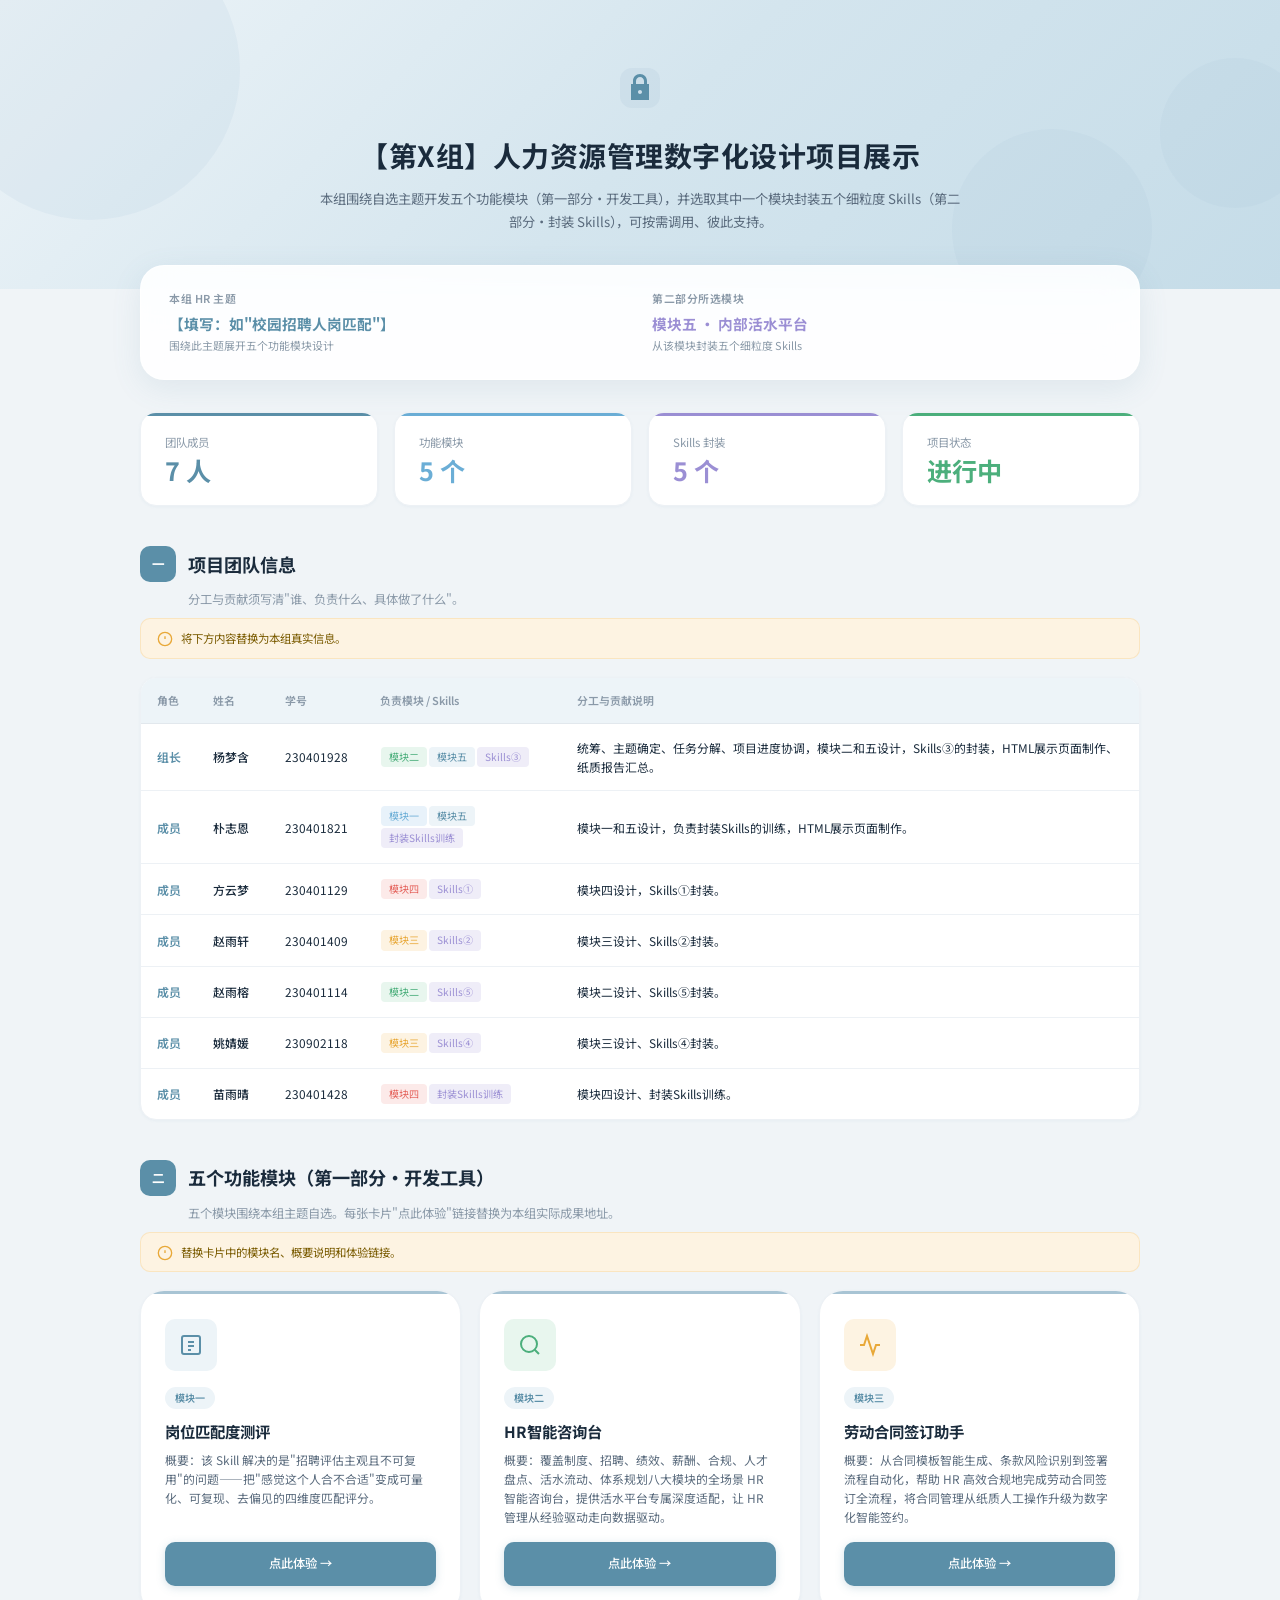
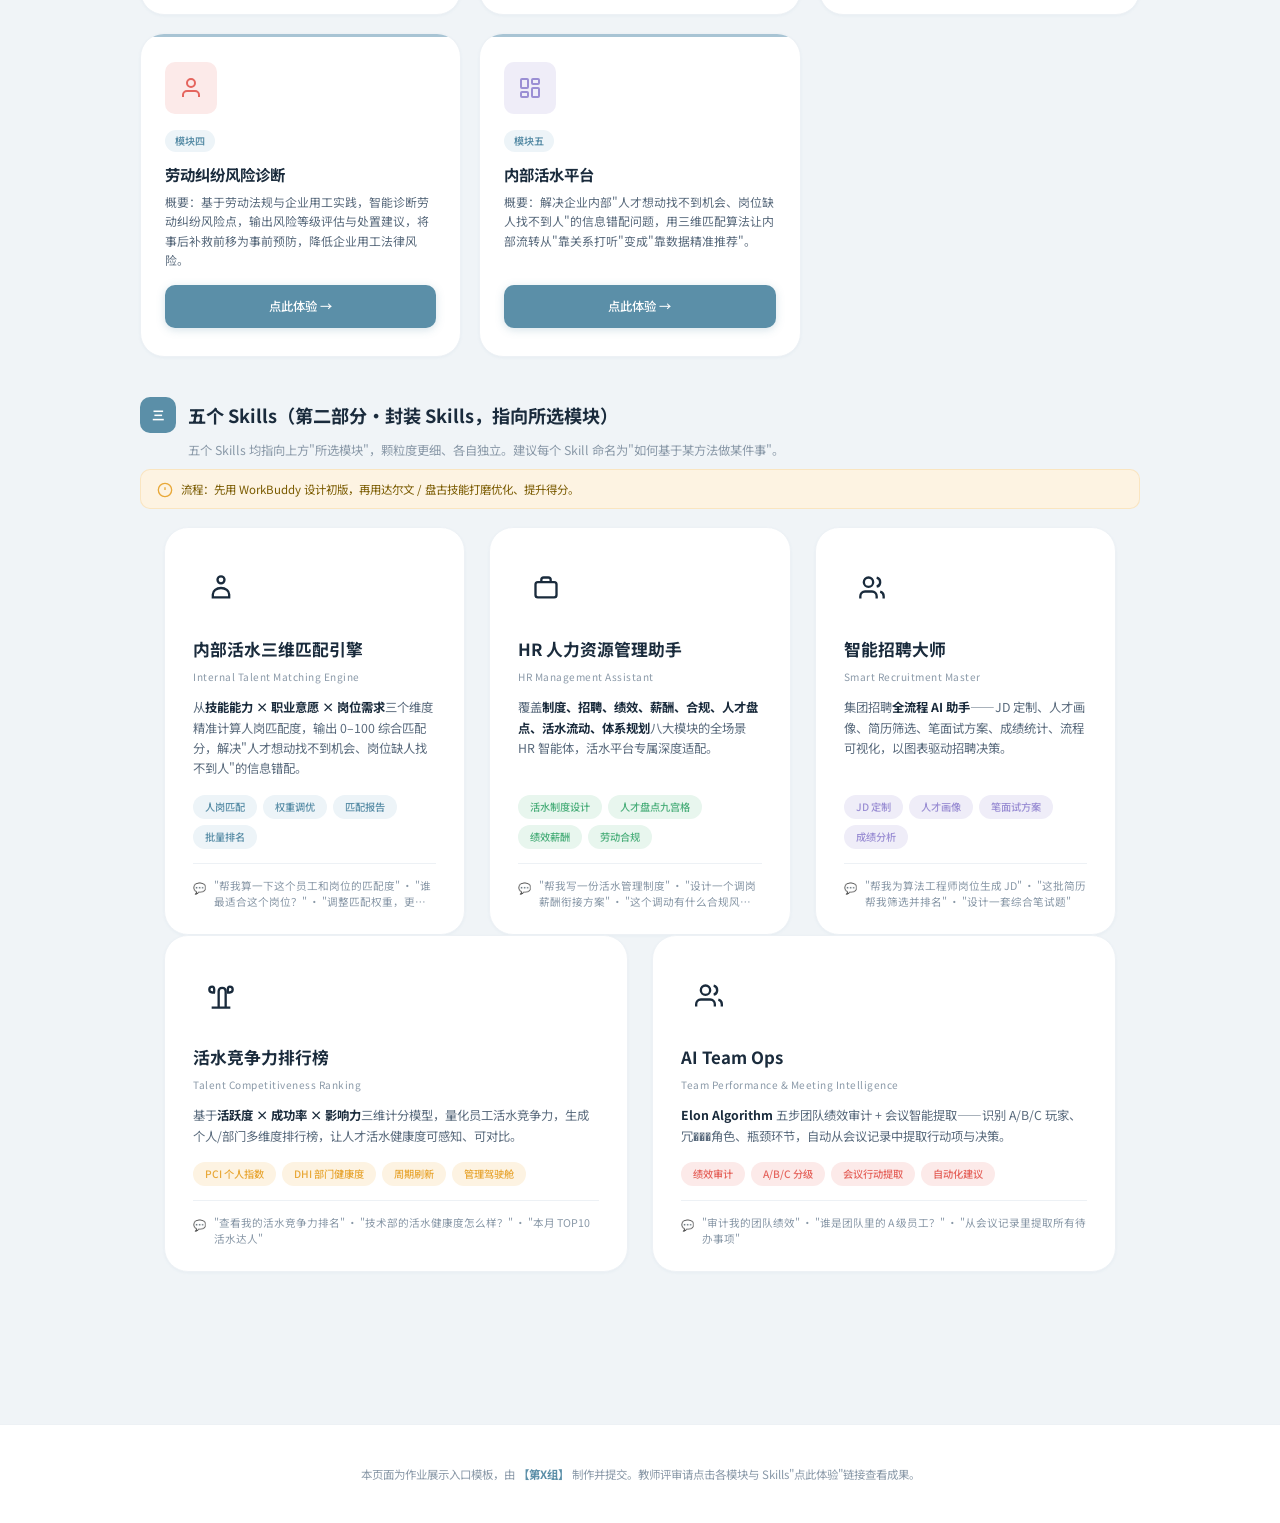
==== index.html @ a87ecb4f "新增HR管理助手skill包和下载按钮" ====
<!DOCTYPE html>
<html lang="zh-CN">
<head>
  <meta charset="UTF-8">
  <meta name="viewport" content="width=device-width, initial-scale=1.0">
  <title>【第X组】人力资源管理数字化设计项目展示</title>
  <link rel="preconnect" href="https://fonts.googleapis.com">
  <link href="https://fonts.googleapis.com/css2?family=Noto+Sans+SC:wght@300;400;500;600;700&display=swap" rel="stylesheet">
  <style>
    /* ===================== CSS 变量（沿用活水平台色系） ===================== */
    :root {
      --primary: #A8C4D4;
      --primary-dark: #7FA8BE;
      --primary-darker: #5B8FA8;
      --primary-light: #D4E5EE;
      --primary-lighter: #EDF4F8;
      --primary-bg: #F5F9FB;
      --success: #4CAF7C;
      --success-light: #E8F6EE;
      --warning: #E8A838;
      --warning-light: #FDF3E2;
      --danger: #E5655E;
      --danger-light: #FCEAE9;
      --info: #6BAED6;
      --info-light: #E8F2FA;
      --purple: #9B8FD4;
      --purple-light: #EFEDF8;
      --text-primary: #1A2B3C;
      --text-secondary: #5A6B7D;
      --text-muted: #8A99A8;
      --text-white: #FFFFFF;
      --border: #E2E8ED;
      --border-light: #EDF1F5;
      --bg-body: #F0F4F7;
      --bg-card: #FFFFFF;
      --bg-hover: #F5F9FB;
      --shadow-sm: 0 1px 3px rgba(91, 143, 168, 0.06);
      --shadow-md: 0 4px 12px rgba(91, 143, 168, 0.08);
      --shadow-lg: 0 8px 30px rgba(91, 143, 168, 0.12);
      --radius-sm: 6px;
      --radius-md: 10px;
      --radius-lg: 16px;
      --radius-xl: 24px;
      --transition: 0.25s cubic-bezier(0.4, 0, 0.2, 1);
    }

    /* ===================== 基础重置 ===================== */
    *, *::before, *::after { box-sizing: border-box; margin: 0; padding: 0; }
    html { font-size: 14px; scroll-behavior: smooth; }
    body {
      font-family: 'Noto Sans SC', -apple-system, BlinkMacSystemFont, 'Segoe UI', sans-serif;
      background: var(--bg-body); color: var(--text-primary); line-height: 1.6;
      -webkit-font-smoothing: antialiased;
    }
    ::-webkit-scrollbar { width: 6px; height: 6px; }
    ::-webkit-scrollbar-track { background: transparent; }
    ::-webkit-scrollbar-thumb { background: var(--primary); border-radius: 3px; }
    ::-webkit-scrollbar-thumb:hover { background: var(--primary-dark); }
    a { text-decoration: none; color: inherit; }

    /* ===================== Hero 区域（登录页风格渐变 + 浮动装饰） ===================== */
    .hero {
      position: relative; overflow: hidden;
      background: linear-gradient(135deg, #EDF4F8 0%, #D4E5EE 50%, #C5DCE8 100%);
      padding: 64px 24px 56px; text-align: center;
    }
    .hero-shapes { position: absolute; inset: 0; pointer-events: none; }
    .hero-shapes .shape { position: absolute; border-radius: 50%; background: rgba(168, 196, 212, 0.15); animation: floatShape 8s ease-in-out infinite; }
    .shape-1 { width: 300px; height: 300px; top: -80px; left: -60px; }
    .shape-2 { width: 200px; height: 200px; bottom: -40px; right: 10%; animation-delay: 2s; }
    .shape-3 { width: 150px; height: 150px; top: 20%; right: -30px; animation-delay: 4s; }
    @keyframes floatShape { 0%,100% { transform: translateY(0) scale(1); } 50% { transform: translateY(-30px) scale(1.05); } }
    @keyframes fadeInUp { from { opacity: 0; transform: translateY(20px); } to { opacity: 1; transform: translateY(0); } }

    .hero-content { position: relative; z-index: 1; max-width: 800px; margin: 0 auto; animation: fadeInUp 0.6s cubic-bezier(0.16,1,0.3,1); }
    .hero-icon { margin-bottom: 16px; }
    .hero h1 { font-size: 2rem; font-weight: 700; color: var(--text-primary); letter-spacing: 0.5px; }
    .hero-subtitle { font-size: 0.95rem; color: var(--text-secondary); margin-top: 10px; line-height: 1.7; max-width: 640px; margin-left: auto; margin-right: auto; }

    /* ===================== 主题 Banner（毛玻璃卡片） ===================== */
    .banner-wrap { max-width: 1040px; margin: -24px auto 0; padding: 0 20px; position: relative; z-index: 10; }
    .banner {
      background: rgba(255,255,255,0.9); backdrop-filter: blur(20px) saturate(180%);
      border: 1px solid rgba(255,255,255,0.6); border-radius: var(--radius-xl);
      padding: 24px 28px; box-shadow: var(--shadow-lg);
      display: flex; gap: 24px; flex-wrap: wrap; align-items: flex-start;
    }
    .banner-item { flex: 1; min-width: 260px; }
    .banner-label { font-size: 0.78rem; font-weight: 600; color: var(--text-muted); text-transform: uppercase; letter-spacing: 0.5px; margin-bottom: 4px; }
    .banner-value { font-size: 1.05rem; font-weight: 700; }
    .banner-value.theme { color: var(--primary-darker); }
    .banner-value.module { color: var(--purple); }
    .banner-note { font-size: 0.78rem; color: var(--text-muted); margin-top: 2px; }

    /* ===================== 内容区域 ===================== */
    .wrap { max-width: 1040px; margin: 0 auto; padding: 32px 20px 40px; }

    /* 章节标题 */
    .section-title {
      display: flex; align-items: center; gap: 12px; margin: 40px 0 8px;
      font-size: 1.3rem; font-weight: 700; color: var(--text-primary);
    }
    .section-title .num {
      width: 36px; height: 36px; border-radius: var(--radius-md);
      background: var(--primary-darker); color: #fff;
      display: flex; align-items: center; justify-content: center;
      font-size: 0.9rem; font-weight: 700; flex-shrink: 0;
    }
    .section-desc { font-size: 0.88rem; color: var(--text-muted); margin-bottom: 8px; padding-left: 48px; }

    /* 提示条 */
    .hint {
      background: var(--warning-light); border: 1px solid rgba(232,168,56,0.2);
      color: #7a5b00; padding: 10px 16px; border-radius: var(--radius-md);
      font-size: 0.82rem; margin-bottom: 18px; display: flex; align-items: flex-start; gap: 8px;
    }
    .hint svg { flex-shrink: 0; margin-top: 2px; color: var(--warning); }

    /* ===================== 数据表格 ===================== */
    .table-wrap {
      background: var(--bg-card); border-radius: var(--radius-lg);
      box-shadow: var(--shadow-sm); border: 1px solid var(--border-light);
      overflow: hidden; overflow-x: auto;
    }
    .data-table { width: 100%; border-collapse: collapse; min-width: 800px; }
    .data-table th {
      padding: 14px 16px; text-align: left; font-size: 0.78rem; font-weight: 600;
      color: var(--text-muted); background: var(--primary-lighter);
      border-bottom: 1px solid var(--border); white-space: nowrap;
    }
    .data-table td {
      padding: 14px 16px; font-size: 0.85rem; border-bottom: 1px solid var(--border-light);
    }
    .data-table tbody tr { transition: var(--transition); }
    .data-table tbody tr:hover { background: var(--bg-hover); }
    .data-table tbody tr:last-child td { border-bottom: none; }
    .cell-role { font-weight: 600; color: var(--primary-darker); white-space: nowrap; min-width: 48px; }
    .cell-name { font-weight: 500; white-space: nowrap; min-width: 72px; }
    .cell-module { font-size: 0.8rem; }
    .cell-module .tag { display: inline-block; padding: 2px 8px; border-radius: 4px; font-size: 0.72rem; margin: 1px; }

    /* ===================== 卡片网格 ===================== */
    .grid {
      display: grid; grid-template-columns: repeat(auto-fill, minmax(300px, 1fr));
      gap: 18px; margin-bottom: 8px;
    }

    /* 功能模块卡片 */
    .module-card {
      background: var(--bg-card); border-radius: var(--radius-xl); padding: 28px 24px;
      box-shadow: var(--shadow-sm); border: 1px solid var(--border-light);
      transition: var(--transition); display: flex; flex-direction: column;
      position: relative; overflow: hidden;
    }
    .module-card::before {
      content: ''; position: absolute; top: 0; left: 0; right: 0; height: 3px;
      background: var(--primary);
    }
    .module-card:hover {
      box-shadow: var(--shadow-lg); transform: translateY(-4px);
      border-color: var(--primary);
    }
    .module-card-icon {
      width: 52px; height: 52px; border-radius: var(--radius-md);
      display: flex; align-items: center; justify-content: center;
      margin-bottom: 16px; font-size: 1.3rem;
    }
    .module-card .tag {
      display: inline-block; background: var(--primary-lighter);
      color: var(--primary-darker); font-size: 0.72rem; font-weight: 600;
      padding: 3px 10px; border-radius: 20px; margin-bottom: 10px; width: fit-content;
    }
    .module-card h3 { font-size: 1.1rem; font-weight: 700; color: var(--text-primary); margin-bottom: 6px; }
    .module-card p { font-size: 0.85rem; color: var(--text-secondary); flex: 1; line-height: 1.6; }
    .module-card .btn { margin-top: 16px; }

    /* ===================== Skills 展示区（新版） ===================== */
    .skills-showcase { max-width: 1200px; margin: 0 auto; padding: 0 24px 72px; }
    .skills-tier { margin-bottom: 48px; }
    .tier-label { display: flex; align-items: center; gap: 10px; margin-bottom: 24px; padding-left: 4px; }
    .tier-label-icon { width: 32px; height: 32px; border-radius: 8px; display: flex; align-items: center; justify-content: center; font-size: 1rem; flex-shrink: 0; }
    .tier-label-text { font-size: 0.92rem; font-weight: 600; color: var(--text-secondary); letter-spacing: 0.5px; flex-shrink: 0; }
    .tier-label-line { flex: 1; height: 1px; background: #E2E8ED; }
    .skills-grid { display: grid; grid-template-columns: repeat(auto-fit, minmax(340px, 1fr)); gap: 24px; }
    @media (min-width: 1200px) { .skills-grid.cols-3 { grid-template-columns: repeat(3, 1fr); } .skills-grid.cols-2 { grid-template-columns: repeat(2, 1fr); } }
    @media (max-width: 768px) { .skills-grid { grid-template-columns: 1fr; gap: 16px; } .skills-showcase { padding: 0 16px 48px; } }
    .skill-card {
      position: relative; background: #fff; border-radius: 24px; border: 1px solid var(--border-light);
      box-shadow: var(--shadow-sm); transition: all 0.4s cubic-bezier(0.16, 1, 0.3, 1);
      cursor: pointer; overflow: hidden; display: flex; flex-direction: column;
      animation: skFadeIn 0.5s ease both;
      opacity: 0; transform: translateY(24px);
    }
    .skill-card:nth-child(1) { animation-delay: 0.1s; }
    .skill-card:nth-child(2) { animation-delay: 0.2s; }
    .skill-card:nth-child(3) { animation-delay: 0.3s; }
    .skill-card:nth-child(4) { animation-delay: 0.4s; }
    .skill-card:nth-child(5) { animation-delay: 0.5s; }
    .skill-card::before {
      content: ''; position: absolute; top: 0; left: 0; right: 0; height: 4px;
      background: var(--sk-accent, #A8C4D4); transform: scaleX(0); transform-origin: left;
      transition: transform 0.4s cubic-bezier(0.16, 1, 0.3, 1);
    }
    .skill-card:hover::before { transform: scaleX(1); }
    .skill-card:hover { box-shadow: 0 16px 48px rgba(91,143,168,0.16); transform: translateY(-8px); border-color: var(--sk-accent, #A8C4D4); }
    .skill-card-inner { padding: 32px 28px 24px; flex: 1; display: flex; flex-direction: column; }
    .skill-icon-wrap { position: relative; margin-bottom: 20px; }
    .skill-icon-glow { position: absolute; inset: -12px; border-radius: 50%; background: var(--sk-accent, #A8C4D4); opacity: 0; filter: blur(24px); transition: opacity 0.4s ease; }
    .skill-card:hover .skill-icon-glow { opacity: 0.15; }
    .skill-icon { width: 56px; height: 56px; border-radius: 14px; display: flex; align-items: center; justify-content: center; font-size: 1.6rem; position: relative; z-index: 1; transition: transform 0.3s ease; }
    .skill-card:hover .skill-icon { transform: scale(1.08); }
    .skill-name { font-size: 1.2rem; font-weight: 700; color: var(--text-primary); margin-bottom: 6px; }
    .skill-en-name { font-size: 0.72rem; color: var(--text-muted); margin-bottom: 12px; letter-spacing: 0.5px; font-weight: 400; }
    .skill-value { font-size: 0.88rem; color: var(--text-secondary); line-height: 1.65; margin-bottom: 16px; flex: 1; }
    .skill-value strong { color: var(--text-primary); }
    .skill-tags { display: flex; flex-wrap: wrap; gap: 6px; margin-bottom: 14px; }
    .skill-tag { display: inline-block; padding: 4px 12px; border-radius: 20px; font-size: 0.73rem; font-weight: 500; background: var(--sk-tag-bg, #EDF4F8); color: var(--sk-accent, #5B8FA8); transition: all 0.25s ease; }
    .skill-card:hover .skill-tag { transform: translateY(-1px); }
    .skill-trigger { padding-top: 14px; border-top: 1px solid var(--border-light); display: flex; align-items: flex-start; gap: 8px; font-size: 0.76rem; color: var(--text-muted); }
    .skill-trigger-icon { flex-shrink: 0; margin-top: 1px; }
    .skill-trigger-text { line-height: 1.5; overflow: hidden; display: -webkit-box; -webkit-line-clamp: 2; -webkit-box-orient: vertical; transition: all 0.3s ease; }
    .skill-card:hover .skill-trigger-text { -webkit-line-clamp: unset; color: var(--text-secondary); }
    .skill-detail-panel { max-height: 0; overflow: hidden; transition: max-height 0.5s cubic-bezier(0.16, 1, 0.3, 1), padding 0.5s cubic-bezier(0.16, 1, 0.3, 1), opacity 0.35s ease; padding: 0 28px; background: var(--primary-lighter); border-top: 0 solid #D4E5EE; opacity: 0; }
    .skill-card:hover .skill-detail-panel { max-height: 280px; padding: 20px 28px; border-top-width: 1px; opacity: 1; }
    .skill-detail-row { display: flex; gap: 16px; flex-wrap: wrap; }
    .skill-detail-col { flex: 1; min-width: 120px; }
    .skill-detail-label { font-size: 0.68rem; font-weight: 600; color: var(--text-muted); text-transform: uppercase; letter-spacing: 1px; margin-bottom: 4px; }
    .skill-detail-value { font-size: 0.8rem; color: var(--text-secondary); line-height: 1.5; }
    .skill-download { margin-top: 14px; padding-top: 12px; border-top: 1px dashed #D4E5EE; display: flex; align-items: center; gap: 8px; }
    .skill-download-btn { display: inline-flex; align-items: center; gap: 6px; padding: 6px 16px; border-radius: 20px; font-size: 0.75rem; font-weight: 500; text-decoration: none; color: #fff; background: var(--sk-accent, #5B8FA8); transition: all 0.25s ease; }
    .skill-download-btn:hover { filter: brightness(1.1); transform: translateY(-1px); box-shadow: 0 4px 12px rgba(91,143,168,0.25); }
    .skill-download-btn svg { width: 14px; height: 14px; }
    .skill-card.card-matching { --sk-accent: #5B8FA8; --sk-tag-bg: #EDF4F8; }
    .skill-card.card-hr { --sk-accent: #4CAF7C; --sk-tag-bg: #E8F6EE; }
    .skill-card.card-recruit { --sk-accent: #9B8FD4; --sk-tag-bg: #EFEDF8; }
    .skill-card.card-ranking { --sk-accent: #E8A838; --sk-tag-bg: #FDF3E2; }
    .skill-card.card-teamops { --sk-accent: #E5655E; --sk-tag-bg: #FCEAE9; }
    .connection-hint { display: flex; justify-content: center; align-items: center; gap: 8px; margin: 32px 0 40px; color: var(--text-muted); font-size: 0.78rem; }
    .connection-hint::before, .connection-hint::after { content: ''; width: 60px; height: 1px; background: #E2E8ED; }
    .connection-dots { display: flex; gap: 6px; }
    .connection-dots span { width: 6px; height: 6px; border-radius: 50%; background: #A8C4D4; animation: skPulse 1.8s ease-in-out infinite; }
    .connection-dots span:nth-child(2) { animation-delay: 0.3s; }
    .connection-dots span:nth-child(3) { animation-delay: 0.6s; }
    @keyframes skFadeIn { from { opacity: 0; transform: translateY(24px); } to { opacity: 1; transform: translateY(0); } }
    @keyframes skPulse { 0%, 100% { opacity: 0.3; transform: scale(1); } 50% { opacity: 1; transform: scale(1.6); } }

    /* ===================== 按钮 ===================== */
    .btn {
      display: inline-flex; align-items: center; justify-content: center; gap: 6px;
      padding: 10px 20px; border: none; border-radius: var(--radius-md);
      font-size: 0.85rem; font-weight: 500; font-family: inherit; cursor: pointer;
      transition: var(--transition); white-space: nowrap;
    }
    .btn-primary {
      background: var(--primary-darker); color: #fff;
      box-shadow: 0 2px 8px rgba(91,143,168,0.25);
    }
    .btn-primary:hover {
      background: var(--primary-dark); transform: translateY(-1px);
      box-shadow: 0 4px 12px rgba(91,143,168,0.35);
    }
    .btn-purple {
      background: var(--purple); color: #fff;
      box-shadow: 0 2px 8px rgba(155,143,212,0.25);
    }
    .btn-purple:hover {
      background: #8577c4; transform: translateY(-1px);
      box-shadow: 0 4px 12px rgba(155,143,212,0.35);
    }
    .btn-block { width: 100%; padding: 12px; font-size: 0.88rem; }

    /* ===================== 统计栏 ===================== */
    .stat-row {
      display: grid; grid-template-columns: repeat(auto-fit, minmax(200px, 1fr));
      gap: 16px; margin-bottom: 32px;
    }
    .stat-card {
      background: var(--bg-card); border-radius: var(--radius-lg); padding: 20px 24px;
      box-shadow: var(--shadow-sm); border: 1px solid var(--border-light);
      transition: var(--transition); position: relative; overflow: hidden;
    }
    .stat-card::before {
      content: ''; position: absolute; top: 0; left: 0; right: 0; height: 3px;
      background: var(--card-accent, var(--primary));
    }
    .stat-card:hover { box-shadow: var(--shadow-md); transform: translateY(-2px); }
    .stat-card-label { font-size: 0.82rem; color: var(--text-muted); margin-bottom: 4px; }
    .stat-card-value { font-size: 1.8rem; font-weight: 700; line-height: 1.2; }

    /* ===================== Footer ===================== */
    .site-footer {
      text-align: center; padding: 40px 20px;
      color: var(--text-muted); font-size: 0.82rem;
      border-top: 1px solid var(--border-light);
      background: var(--bg-card); margin-top: 40px;
    }
    .site-footer strong { color: var(--primary-darker); }

    /* ===================== Skill 详情弹窗（全宽大弹窗，参照 skills-showcase） ===================== */
    .modal-overlay {
      position: fixed; inset: 0; z-index: 500;
      background: rgba(26,43,60,0.5); backdrop-filter: blur(6px);
      display: flex; align-items: flex-start; justify-content: center;
      padding: 20px; opacity: 0; pointer-events: none;
      transition: opacity 0.25s ease; overflow-y: auto;
    }
    .modal-overlay.show { opacity: 1; pointer-events: auto; }
    .modal {
      background: #fff; border-radius: var(--radius-lg); width: 960px; max-width: 100%;
      box-shadow: 0 20px 60px rgba(26,43,60,0.25); overflow: hidden;
      transform: scale(0.96) translateY(20px); margin: 20px 0;
      transition: transform 0.3s cubic-bezier(0.16,1,0.3,1);
    }
    .modal-overlay.show .modal { transform: scale(1) translateY(0); }

    /* 弹窗内 Hero */
    .modal-hero {
      background: linear-gradient(135deg, #A8C4D4 0%, #7FA8BE 40%, #5B8A9E 100%);
      padding: 48px 36px 40px; text-align: center; color: #fff; position: relative; overflow: hidden;
    }
    .modal-hero::before {
      content: ''; position: absolute; top: -40px; right: -40px;
      width: 200px; height: 200px; background: rgba(255,255,255,0.06); border-radius: 50%;
    }
    .modal-hero::after {
      content: ''; position: absolute; bottom: -30px; left: -30px;
      width: 140px; height: 140px; background: rgba(255,255,255,0.04); border-radius: 50%;
    }
    .modal-hero-content { position: relative; z-index: 1; }
    .modal-hero-tag {
      display: inline-block; padding: 4px 14px; background: rgba(255,255,255,0.2);
      border-radius: 100px; font-size: 0.75rem; font-weight: 600; margin-bottom: 12px;
      letter-spacing: 1px;
    }
    .modal-hero h2 { font-size: 1.8rem; font-weight: 700; margin-bottom: 6px; }
    .modal-hero .modal-hero-sub { font-size: 0.88rem; opacity: 0.85; }
    .modal-hero-stats {
      display: flex; justify-content: center; gap: 36px; margin-top: 20px;
    }
    .modal-hero-stat { text-align: center; }
    .modal-hero-stat .num { font-size: 1.6rem; font-weight: 800; display: block; }
    .modal-hero-stat .label { font-size: 0.72rem; opacity: 0.75; }

    .modal-close-btn {
      position: absolute; top: 16px; right: 16px; z-index: 10;
      width: 36px; height: 36px; border-radius: 50%; border: none;
      background: rgba(255,255,255,0.2); color: #fff; font-size: 1.3rem;
      cursor: pointer; display: flex; align-items: center; justify-content: center;
      transition: background 0.2s; line-height: 1;
    }
    .modal-close-btn:hover { background: rgba(255,255,255,0.35); }

    /* 弹窗内 Section */
    .modal-section { padding: 36px; }
    .modal-section + .modal-section { border-top: 1px solid var(--border-light); padding-top: 32px; }
    .modal-section-header {
      text-align: center; margin-bottom: 24px;
    }
    .modal-section-label {
      font-size: 0.7rem; font-weight: 700; color: var(--primary-darker);
      text-transform: uppercase; letter-spacing: 2px; margin-bottom: 4px;
    }
    .modal-section-header h3 { font-size: 1.2rem; font-weight: 700; }
    .modal-section-header .desc { font-size: 0.84rem; color: var(--text-muted); margin-top: 4px; }

    /* 弹窗内 Skill 卡片 */
    .modal-skill-card {
      background: #fff; border-radius: var(--radius-md);
      box-shadow: var(--shadow-sm); border: 1px solid var(--border-light);
      overflow: hidden;
    }
    .modal-skill-card-header {
      padding: 24px 28px 16px; position: relative;
    }
    .modal-skill-card-header::before {
      content: ''; position: absolute; top: 0; left: 0; right: 0; height: 4px; background: var(--primary);
    }
    .modal-skill-card-header .num-badge {
      display: inline-flex; align-items: center; justify-content: center;
      width: 32px; height: 32px; background: var(--primary-lighter);
      border-radius: 50%; font-weight: 800; color: var(--primary-darker);
      font-size: 0.82rem; margin-bottom: 10px;
    }
    .modal-skill-card-header h4 { font-size: 1.1rem; font-weight: 700; }
    .modal-skill-card-header .en { font-size: 0.75rem; color: var(--text-muted); }
    .modal-skill-card-body { padding: 0 28px 20px; }
    .modal-skill-card-body .sk-desc { font-size: 0.85rem; color: var(--text-light); line-height: 1.6; margin-bottom: 14px; }
    .modal-skill-card-body .sk-features { list-style: none; }
    .modal-skill-card-body .sk-features li {
      font-size: 0.82rem; color: var(--text); padding: 5px 0; padding-left: 20px;
      position: relative; border-bottom: 1px solid var(--border-light);
    }
    .modal-skill-card-body .sk-features li:last-child { border-bottom: none; }
    .modal-skill-card-body .sk-features li::before { content: '\25B8'; position: absolute; left: 0; color: var(--primary); font-weight: 700; }
    .modal-skill-card-body .sk-tags { display: flex; flex-wrap: wrap; gap: 6px; margin-top: 14px; }
    .modal-skill-card-body .sk-tags .stag {
      font-size: 0.7rem; padding: 3px 10px; background: var(--primary-lighter);
      color: var(--primary-darker); border-radius: 100px; font-weight: 500;
    }
    .modal-skill-card-footer {
      padding: 14px 28px; background: var(--primary-lighter);
      font-size: 0.76rem; color: var(--text-light);
      border-top: 1px solid var(--border-light);
    }

    /* 弹窗内 Demo */
    .modal-demo-wrap {
      background: #fff; border-radius: var(--radius-md);
      box-shadow: var(--shadow-sm); border: 1px solid var(--border-light); overflow: hidden;
    }
    .modal-demo-tabs {
      display: flex; background: var(--primary-lighter); border-bottom: 1px solid var(--border-light); overflow-x: auto;
    }
    .modal-demo-tab {
      padding: 12px 22px; border: none; background: none; cursor: pointer;
      font-size: 0.84rem; font-weight: 500; color: var(--text-secondary);
      white-space: nowrap; border-bottom: 3px solid transparent; transition: all 0.2s; font-family: inherit;
    }
    .modal-demo-tab.active { color: var(--primary-darker); font-weight: 700; border-bottom-color: var(--primary-darker); background: #fff; }
    .modal-demo-tab:hover:not(.active) { color: var(--text-primary); }
    .modal-demo-content { display: none; padding: 28px; }
    .modal-demo-content.active { display: block; }
    .modal-demo-layout { display: grid; grid-template-columns: 1fr 1fr; gap: 20px; }
    .modal-demo-side h5 { font-size: 0.78rem; font-weight: 600; color: var(--primary-darker); text-transform: uppercase; letter-spacing: 0.5px; margin-bottom: 10px; }
    .modal-demo-input-box {
      background: #F0F4F6; border-radius: var(--radius-sm); padding: 16px;
      font-size: 0.8rem; color: var(--text-primary); line-height: 1.65;
      font-family: "SF Mono", Consolas, monospace; max-height: 220px; overflow: auto; border: 1px solid var(--border);
    }
    .modal-demo-output-box {
      background: var(--primary-lighter); border-radius: var(--radius-sm);
      padding: 16px; font-size: 0.8rem; color: var(--text-primary);
      line-height: 1.6; max-height: 320px; overflow: auto; border: 1px solid var(--border); display: none;
    }
    .modal-demo-output-box.show { display: block; }
    .modal-demo-output-box table { width: 100%; border-collapse: collapse; font-size: 0.76rem; }
    .modal-demo-output-box th, .modal-demo-output-box td { border: 1px solid var(--border); padding: 5px 8px; text-align: left; }
    .modal-demo-output-box th { background: var(--primary-light); font-weight: 600; }
    .modal-demo-run-btn {
      display: flex; align-items: center; gap: 4px;
      background: var(--primary-darker); color: #fff; border: none;
      padding: 7px 18px; border-radius: 6px; font-size: 0.8rem;
      font-weight: 600; cursor: pointer; margin: 10px 0; transition: all 0.2s; font-family: inherit;
    }
    .modal-demo-run-btn:hover { background: var(--primary-dark); }
    .modal-demo-placeholder {
      text-align: center; padding: 40px 16px; color: var(--text-muted);
      font-size: 0.82rem; background: #F0F4F6; border-radius: var(--radius-sm); border: 1px dashed var(--border);
    }

    /* 弹窗内下载区 */
    .modal-download {
      display: flex; align-items: center; gap: 20px; flex-wrap: wrap;
      background: #fff; border-radius: var(--radius-md);
      padding: 28px; box-shadow: var(--shadow-sm); border: 1px solid var(--border-light);
    }
    .modal-download-icon {
      width: 64px; height: 64px; background: linear-gradient(135deg, var(--primary), var(--primary-dark));
      border-radius: 14px; display: flex; align-items: center; justify-content: center;
      font-size: 2rem; flex-shrink: 0; box-shadow: 0 4px 12px rgba(127,168,190,0.4);
    }
    .modal-download-info { flex: 1; min-width: 180px; }
    .modal-download-info h4 { font-size: 1rem; font-weight: 700; margin-bottom: 2px; }
    .modal-download-info p { font-size: 0.82rem; color: var(--text-muted); }
    .modal-download-info .meta { font-size: 0.74rem; color: var(--text-muted); margin-top: 4px; }
    .modal-download-btn {
      display: inline-flex; align-items: center; gap: 6px;
      background: var(--primary-darker); color: #fff; padding: 12px 28px;
      border-radius: 10px; font-size: 0.9rem; font-weight: 600;
      text-decoration: none; border: none; cursor: pointer;
      transition: all 0.2s; flex-shrink: 0;
    }
    .modal-download-btn:hover { background: var(--primary-dark); transform: translateY(-1px); box-shadow: 0 4px 14px rgba(91,138,158,0.35); }

    /* 弹窗内安装步骤 */
    .modal-install-steps { display: grid; grid-template-columns: repeat(3, 1fr); gap: 16px; margin-top: 20px; }
    .modal-install-step {
      background: var(--primary-lighter); border-radius: var(--radius-sm); padding: 20px; position: relative;
    }
    .modal-install-step .step-num {
      position: absolute; top: -12px; left: 16px; width: 28px; height: 28px;
      background: var(--primary-darker); color: #fff; border-radius: 50%;
      display: flex; align-items: center; justify-content: center;
      font-weight: 700; font-size: 0.8rem;
    }
    .modal-install-step h5 { font-size: 0.88rem; font-weight: 700; margin: 6px 0 6px; }
    .modal-install-step p { font-size: 0.78rem; color: var(--text-light); line-height: 1.5; }
    .modal-install-step code {
      display: block; background: #E8EFF3; padding: 6px 10px; border-radius: 4px;
      font-size: 0.72rem; color: var(--primary-darker); margin-top: 6px;
      font-family: "SF Mono", Consolas, monospace; word-break: break-all;
    }

    /* 弹窗内源码区 */
    .modal-source-tabs {
      display: flex; gap: 4px; flex-wrap: wrap; margin-bottom: 0;
    }
    .modal-source-tab {
      padding: 8px 16px; background: #F0F4F6; border: none; cursor: pointer;
      font-size: 0.8rem; font-weight: 500; color: var(--text-light);
      border-radius: 6px 6px 0 0; transition: all 0.2s; font-family: inherit;
    }
    .modal-source-tab.active { background: #fff; color: var(--primary-darker); font-weight: 600; }
    .modal-source-tab:hover:not(.active) { background: var(--primary-light); }
    .modal-source-panel { display: none; }
    .modal-source-panel.active { display: block; }
    .modal-source-panel-header {
      display: flex; align-items: center; justify-content: space-between;
      padding: 10px 20px; background: var(--primary-lighter);
      border-bottom: 1px solid var(--border-light);
    }
    .modal-source-panel-header .fn {
      font-size: 0.78rem; color: var(--text-secondary); font-family: monospace;
    }
    .modal-source-panel .src-code {
      max-height: 360px; overflow: auto; padding: 18px 20px;
      background: #F0F4F6; font-family: "SF Mono", Consolas, monospace;
      font-size: 0.74rem; line-height: 1.55; color: var(--text-primary);
      white-space: pre-wrap; word-break: break-word;
    }
    .modal-btn-copy {
      background: var(--primary-darker); color: #fff; border: none;
      padding: 5px 14px; border-radius: 4px; font-size: 0.72rem;
      cursor: pointer; transition: background 0.2s; font-family: inherit;
    }
    .modal-btn-copy:hover { background: var(--primary-dark); }
    .modal-btn-copy.copied { background: var(--success); }

    .modal-notice {
      background: #FEF9E7; border: 1px solid #F4E5A1; border-radius: var(--radius-sm);
      padding: 14px 18px; margin-top: 16px; display: flex; gap: 10px;
      font-size: 0.8rem; color: #7D6B00; line-height: 1.5;
    }
    .modal-notice strong { color: #5D4E00; }

    /* ===================== 响应式 ===================== */
    @media (max-width: 768px) {
      .hero { padding: 40px 16px 36px; }
      .hero h1 { font-size: 1.5rem; }
      .banner { flex-direction: column; gap: 14px; padding: 18px 20px; }
      .section-title { font-size: 1.1rem; }
      .grid { grid-template-columns: 1fr; }
      .stat-row { grid-template-columns: repeat(2, 1fr); }
      .modal-demo-layout { grid-template-columns: 1fr; }
      .modal-install-steps { grid-template-columns: 1fr; }
      .modal-hero-stats { gap: 20px; flex-wrap: wrap; }
      .modal-section { padding: 24px 20px; }
      .modal-hero { padding: 32px 20px 28px; }
      .modal-hero h2 { font-size: 1.3rem; }
      .modal-download { flex-direction: column; text-align: center; }
    }
  </style>
</head>
<body>

  <!-- ===================== Hero 区域 ===================== -->
  <section class="hero">
    <div class="hero-shapes">
      <span class="shape shape-1"></span>
      <span class="shape shape-2"></span>
      <span class="shape shape-3"></span>
    </div>
    <div class="hero-content">
      <div class="hero-icon">
        <svg viewBox="0 0 48 48" width="48" height="48" fill="none">
          <rect x="4" y="4" width="40" height="40" rx="12" fill="#A8C4D4" opacity="0.2"/>
          <path d="M24 10c-4 0-7 3-7 7v3h-2v16h18V20h-2v-3c0-4-3-7-7-7zm0 3c2.2 0 4 1.8 4 4v3h-8v-3c0-2.2 1.8-4 4-4zm0 13c1.1 0 2 .9 2 2s-.9 2-2 2-2-.9-2-2 .9-2 2-2z" fill="#5B8FA8"/>
        </svg>
      </div>
      <h1>【第X组】人力资源管理数字化设计项目展示</h1>
      <p class="hero-subtitle">本组围绕自选主题开发五个功能模块（第一部分·开发工具），并选取其中一个模块封装五个细粒度 Skills（第二部分·封装 Skills），可按需调用、彼此支持。</p>
    </div>
  </section>

  <!-- ===================== 主题 Banner ===================== -->
  <div class="banner-wrap">
    <div class="banner">
      <div class="banner-item">
        <div class="banner-label">本组 HR 主题</div>
        <div class="banner-value theme">【填写：如"校园招聘人岗匹配"】</div>
        <div class="banner-note">围绕此主题展开五个功能模块设计</div>
      </div>
      <div class="banner-item">
        <div class="banner-label">第二部分所选模块</div>
        <div class="banner-value module">模块五 · 内部活水平台</div>
        <div class="banner-note">从该模块封装五个细粒度 Skills</div>
      </div>
    </div>
  </div>

  <!-- ===================== 内容主体 ===================== -->
  <div class="wrap">

    <!-- 概览统计 -->
    <div class="stat-row">
      <div class="stat-card" style="--card-accent:var(--primary-darker);">
        <div class="stat-card-label">团队成员</div>
        <div class="stat-card-value" style="color:var(--primary-darker);">7 人</div>
      </div>
      <div class="stat-card" style="--card-accent:var(--info);">
        <div class="stat-card-label">功能模块</div>
        <div class="stat-card-value" style="color:var(--info);">5 个</div>
      </div>
      <div class="stat-card" style="--card-accent:var(--purple);">
        <div class="stat-card-label">Skills 封装</div>
        <div class="stat-card-value" style="color:var(--purple);">5 个</div>
      </div>
      <div class="stat-card" style="--card-accent:var(--success);">
        <div class="stat-card-label">项目状态</div>
        <div class="stat-card-value" style="color:var(--success);">进行中</div>
      </div>
    </div>

    <!-- ===== 一、团队信息 ===== -->
    <div class="section-title">
      <span class="num">一</span> 项目团队信息
    </div>
    <p class="section-desc">分工与贡献须写清"谁、负责什么、具体做了什么"。</p>
    <div class="hint">
      <svg width="16" height="16" viewBox="0 0 24 24" fill="none" stroke="currentColor" stroke-width="2"><circle cx="12" cy="12" r="10"/><line x1="12" y1="8" x2="12" y2="12"/><line x1="12" y1="16" x2="12.01" y2="16"/></svg>
      将下方内容替换为本组真实信息。
    </div>
    <div class="table-wrap">
      <table class="data-table">
        <thead>
          <tr><th>角色</th><th>姓名</th><th>学号</th><th>负责模块 / Skills</th><th>分工与贡献说明</th></tr>
        </thead>
        <tbody>
          <tr><td class="cell-role">组长</td><td class="cell-name">杨梦含</td><td>230401928</td><td class="cell-module"><span class="tag" style="background:var(--success-light);color:var(--success);">模块二</span><span class="tag" style="background:var(--primary-lighter);color:var(--primary-darker);">模块五</span><span class="tag" style="background:var(--purple-light);color:var(--purple);">Skills③</span></td><td>统筹、主题确定、任务分解、项目进度协调，模块二和五设计，Skills③的封装，HTML展示页面制作、纸质报告汇总。</td></tr>
          <tr><td class="cell-role">成员</td><td class="cell-name">朴志恩</td><td>230401821</td><td class="cell-module"><span class="tag" style="background:var(--info-light);color:var(--info);">模块一</span><span class="tag" style="background:var(--primary-lighter);color:var(--primary-darker);">模块五</span><span class="tag" style="background:var(--purple-light);color:var(--purple);">封装Skills训练</span></td><td>模块一和五设计，负责封装Skills的训练，HTML展示页面制作。</td></tr>
          <tr><td class="cell-role">成员</td><td class="cell-name">方云梦</td><td>230401129</td><td class="cell-module"><span class="tag" style="background:var(--danger-light);color:var(--danger);">模块四</span><span class="tag" style="background:var(--purple-light);color:var(--purple);">Skills①</span></td><td>模块四设计，Skills①封装。</td></tr>
          <tr><td class="cell-role">成员</td><td class="cell-name">赵雨轩</td><td>230401409</td><td class="cell-module"><span class="tag" style="background:var(--warning-light);color:var(--warning);">模块三</span><span class="tag" style="background:var(--purple-light);color:var(--purple);">Skills②</span></td><td>模块三设计、Skills②封装。</td></tr>
          <tr><td class="cell-role">成员</td><td class="cell-name">赵雨榕</td><td>230401114</td><td class="cell-module"><span class="tag" style="background:var(--success-light);color:var(--success);">模块二</span><span class="tag" style="background:var(--purple-light);color:var(--purple);">Skills⑤</span></td><td>模块二设计、Skills⑤封装。</td></tr>
          <tr><td class="cell-role">成员</td><td class="cell-name">姚婧媛</td><td>230902118</td><td class="cell-module"><span class="tag" style="background:var(--warning-light);color:var(--warning);">模块三</span><span class="tag" style="background:var(--purple-light);color:var(--purple);">Skills④</span></td><td>模块三设计、Skills④封装。</td></tr>
          <tr><td class="cell-role">成员</td><td class="cell-name">苗雨晴</td><td>230401428</td><td class="cell-module"><span class="tag" style="background:var(--danger-light);color:var(--danger);">模块四</span><span class="tag" style="background:var(--purple-light);color:var(--purple);">封装Skills训练</span></td><td>模块四设计、封装Skills训练。</td></tr>
        </tbody>
      </table>
    </div>

    <!-- ===== 二、五个功能模块 ===== -->
    <div class="section-title">
      <span class="num">二</span> 五个功能模块（第一部分·开发工具）
    </div>
    <p class="section-desc">五个模块围绕本组主题自选。每张卡片"点此体验"链接替换为本组实际成果地址。</p>
    <div class="hint">
      <svg width="16" height="16" viewBox="0 0 24 24" fill="none" stroke="currentColor" stroke-width="2"><circle cx="12" cy="12" r="10"/><line x1="12" y1="8" x2="12" y2="12"/><line x1="12" y1="16" x2="12.01" y2="16"/></svg>
      替换卡片中的模块名、概要说明和体验链接。
    </div>
    <div class="grid">
      <div class="module-card">
        <div class="module-card-icon" style="background:#EDF4F8;color:#5B8FA8;">
          <svg width="24" height="24" viewBox="0 0 24 24" fill="none" stroke="currentColor" stroke-width="2"><rect x="3" y="3" width="18" height="18" rx="2"/><line x1="9" y1="9" x2="15" y2="9"/><line x1="9" y1="13" x2="15" y2="13"/><line x1="9" y1="17" x2="12" y2="17"/></svg>
        </div>
        <span class="tag">模块一</span>
        <h3>岗位匹配度测评</h3>
        <p>概要：该 Skill 解决的是"招聘评估主观且不可复用"的问题——把"感觉这个人合不合适"变成可量化、可复现、去偏见的四维度匹配评分。</p>
        <a href="javascript:void(0)" class="btn btn-primary btn-block" onclick="openSkill('recruitment-expert')">点此体验 →</a>
      </div>
      <div class="module-card">
        <div class="module-card-icon" style="background:#E8F6EE;color:#4CAF7C;">
          <svg width="24" height="24" viewBox="0 0 24 24" fill="none" stroke="currentColor" stroke-width="2"><circle cx="11" cy="11" r="8"/><path d="m21 21-4.3-4.3"/></svg>
        </div>
        <span class="tag">模块二</span>
        <h3>HR智能咨询台</h3>
        <p>概要：覆盖制度、招聘、绩效、薪酬、合规、人才盘点、活水流动、体系规划八大模块的全场景 HR 智能咨询台，提供活水平台专属深度适配，让 HR 管理从经验驱动走向数据驱动。</p>
        <a href="https://webview.e2b.bj8.sandbox.cloudstudio.club/" target="_blank" class="btn btn-primary btn-block">点此体验 →</a>
      </div>
      <div class="module-card">
        <div class="module-card-icon" style="background:#FDF3E2;color:#E8A838;">
          <svg width="24" height="24" viewBox="0 0 24 24" fill="none" stroke="currentColor" stroke-width="2"><path d="M22 12h-4l-3 9L9 3l-3 9H2"/></svg>
        </div>
        <span class="tag">模块三</span>
        <h3>劳动合同签订助手</h3>
        <p>概要：从合同模板智能生成、条款风险识别到签署流程自动化，帮助 HR 高效合规地完成劳动合同签订全流程，将合同管理从纸质人工操作升级为数字化智能签约。</p>
        <a href="https://yaojingyuan1105.github.io/hr-contract-system/" target="_blank" class="btn btn-primary btn-block">点此体验 →</a>
      </div>
      <div class="module-card">
        <div class="module-card-icon" style="background:#FCEAE9;color:#E5655E;">
          <svg width="24" height="24" viewBox="0 0 24 24" fill="none" stroke="currentColor" stroke-width="2"><path d="M20 21v-2a4 4 0 0 0-4-4H8a4 4 0 0 0-4 4v2"/><circle cx="12" cy="7" r="4"/></svg>
        </div>
        <span class="tag">模块四</span>
        <h3>劳动纠纷风险诊断</h3>
        <p>概要：基于劳动法规与企业用工实践，智能诊断劳动纠纷风险点，输出风险等级评估与处置建议，将事后补救前移为事前预防，降低企业用工法律风险。</p>
        <a href="https://grand-hummingbird-66fdb3.netlify.app/" target="_blank" class="btn btn-primary btn-block">点此体验 →</a>
      </div>
      <div class="module-card">
        <div class="module-card-icon" style="background:#EFEDF8;color:#9B8FD4;">
          <svg width="24" height="24" viewBox="0 0 24 24" fill="none" stroke="currentColor" stroke-width="2"><rect x="3" y="3" width="7" height="9" rx="1"/><rect x="14" y="3" width="7" height="5" rx="1"/><rect x="14" y="12" width="7" height="9" rx="1"/><rect x="3" y="16" width="7" height="5" rx="1"/></svg>
        </div>
        <span class="tag">模块五</span>
        <h3>内部活水平台</h3>
        <p>概要：解决企业内部"人才想动找不到机会、岗位缺人找不到人"的信息错配问题，用三维匹配算法让内部流转从"靠关系打听"变成"靠数据精准推荐"。</p>
        <a href="talent-mobility-admin/index.html" target="_blank" class="btn btn-primary btn-block">点此体验 →</a>
      </div>
    </div>

    <!-- ===== 三、五个 Skills ===== -->
    <div class="section-title">
      <span class="num">三</span> 五个 Skills（第二部分·封装 Skills，指向所选模块）
    </div>
    <p class="section-desc">五个 Skills 均指向上方"所选模块"，颗粒度更细、各自独立。建议每个 Skill 命名为"如何基于某方法做某件事"。</p>
    <div class="hint">
      <svg width="16" height="16" viewBox="0 0 24 24" fill="none" stroke="currentColor" stroke-width="2"><circle cx="12" cy="12" r="10"/><line x1="12" y1="8" x2="12" y2="12"/><line x1="12" y1="16" x2="12.01" y2="16"/></svg>
      流程：先用 WorkBuddy 设计初版，再用达尔文 / 盘古技能打磨优化、提升得分。
    </div>

    <!-- ═══ Skills 展示区 ═══ -->
    <section class="skills-showcase">

      <div class="skills-grid cols-3">

        <!-- 内部活水三维匹配引擎 -->
        <div class="skill-card card-matching">
          <div class="skill-card-inner">
            <div class="skill-icon-wrap">
              <div class="skill-icon-glow"></div>
              <div class="skill-icon" style="background:var(--sk-icon-bg);color:var(--sk-icon-color)">
                <svg width="28" height="28" viewBox="0 0 24 24" fill="none" stroke="currentColor" stroke-width="2"><circle cx="12" cy="5" r="3"/><path d="M12 12c-4 0-7 2.5-7 5.5V20h14v-2.5c0-3-3-5.5-7-5.5z"/></svg>
              </div>
            </div>
            <div class="skill-name">内部活水三维匹配引擎</div>
            <div class="skill-en-name">Internal Talent Matching Engine</div>
            <div class="skill-value">从<strong>技能能力 × 职业意愿 × 岗位需求</strong>三个维度精准计算人岗匹配度，输出 0–100 综合匹配分，解决"人才想动找不到机会、岗位缺人找不到人"的信息错配。</div>
            <div class="skill-tags">
              <span class="skill-tag">人岗匹配</span><span class="skill-tag">权重调优</span><span class="skill-tag">匹配报告</span><span class="skill-tag">批量排名</span>
            </div>
            <div class="skill-trigger">
              <span class="skill-trigger-icon">💬</span>
              <span class="skill-trigger-text">"帮我算一下这个员工和岗位的匹配度" · "谁最适合这个岗位？" · "调整匹配权重，更看重技能"</span>
            </div>
          </div>
          <div class="skill-detail-panel">
            <div class="skill-detail-row">
              <div class="skill-detail-col"><div class="skill-detail-label">匹配维度</div><div class="skill-detail-value">技能能力 40% · 职业意愿 30% · 岗位需求 30%</div></div>
              <div class="skill-detail-col"><div class="skill-detail-label">核心特性</div><div class="skill-detail-value">硬性条件一票否决 · 核心技能一票否决 · 主动意愿保底 60%</div></div>
              <div class="skill-detail-col"><div class="skill-detail-label">输出物</div><div class="skill-detail-value">结构化匹配报告 · 分项得分明细 · 改进建议</div></div>
            </div>
            <div class="skill-download">
              <a href="internal-talent-matching-engine.zip" class="skill-download-btn" download>
                <svg viewBox="0 0 24 24" fill="none" stroke="currentColor" stroke-width="2"><path d="M21 15v4a2 2 0 0 1-2 2H5a2 2 0 0 1-2-2v-4"/><polyline points="7 10 12 15 17 10"/><line x1="12" y1="15" x2="12" y2="3"/></svg>
                下载技能包
              </a>
            </div>
          </div>
        </div>

        <!-- HR 管理助手 -->
        <div class="skill-card card-hr">
          <div class="skill-card-inner">
            <div class="skill-icon-wrap">
              <div class="skill-icon-glow"></div>
              <div class="skill-icon" style="background:var(--sk-icon-bg);color:var(--sk-icon-color)">
                <svg width="28" height="28" viewBox="0 0 24 24" fill="none" stroke="currentColor" stroke-width="2"><rect x="3" y="7" width="18" height="13" rx="2"/><path d="M8 7V5a2 2 0 0 1 2-2h4a2 2 0 0 1 2 2v2"/></svg>
              </div>
            </div>
            <div class="skill-name">HR 人力资源管理助手</div>
            <div class="skill-en-name">HR Management Assistant</div>
            <div class="skill-value">覆盖<strong>制度、招聘、绩效、薪酬、合规、人才盘点、活水流动、体系规划</strong>八大模块的全场景 HR 智能体，活水平台专属深度适配。</div>
            <div class="skill-tags">
              <span class="skill-tag">活水制度设计</span><span class="skill-tag">人才盘点九宫格</span><span class="skill-tag">绩效薪酬</span><span class="skill-tag">劳动合规</span>
            </div>
            <div class="skill-trigger">
              <span class="skill-trigger-icon">💬</span>
              <span class="skill-trigger-text">"帮我写一份活水管理制度" · "设计一个调岗薪酬衔接方案" · "这个调动有什么合规风险？"</span>
            </div>
          </div>
          <div class="skill-detail-panel">
            <div class="skill-detail-row">
              <div class="skill-detail-col"><div class="skill-detail-label">覆盖模块</div><div class="skill-detail-value">制度 · 招聘 · 绩效 · 薪酬 · 合规 · 盘点 · 活水 · 体系</div></div>
              <div class="skill-detail-col"><div class="skill-detail-label">活水专属</div><div class="skill-detail-value">活水制度全流程 · 调动薪酬��接 · 合规风险防控 · 漏斗分析</div></div>
              <div class="skill-detail-col"><div class="skill-detail-label">联动模块</div><div class="skill-detail-value">竞聘评估 ↔ 人才盘点 ↔ 薪酬合规，横向打通</div></div>
            </div>
            <div class="skill-download">
              <a href="hr-management-assistant.zip" class="skill-download-btn" download>
                <svg viewBox="0 0 24 24" fill="none" stroke="currentColor" stroke-width="2"><path d="M21 15v4a2 2 0 0 1-2 2H5a2 2 0 0 1-2-2v-4"/><polyline points="7 10 12 15 17 10"/><line x1="12" y1="15" x2="12" y2="3"/></svg>
                下载技能包
              </a>
            </div>
          </div>
        </div>

        <!-- 智能招聘大师 -->
        <div class="skill-card card-recruit" onclick="openSkill('recruitment-expert')">
          <div class="skill-card-inner">
            <div class="skill-icon-wrap">
              <div class="skill-icon-glow"></div>
              <div class="skill-icon" style="background:var(--sk-icon-bg);color:var(--sk-icon-color)">
                <svg width="28" height="28" viewBox="0 0 24 24" fill="none" stroke="currentColor" stroke-width="2"><path d="M16 21v-2a4 4 0 0 0-4-4H6a4 4 0 0 0-4 4v2"/><circle cx="9" cy="7" r="4"/><path d="M22 21v-2a4 4 0 0 0-3-3.87M16 3.13a4 4 0 0 1 0 7.75"/></svg>
              </div>
            </div>
            <div class="skill-name">智能招聘大师</div>
            <div class="skill-en-name">Smart Recruitment Master</div>
            <div class="skill-value">集团招聘<strong>全流程 AI 助手</strong>——JD 定制、人才画像、简历筛选、笔面试方案、成绩统计、流程可视化，以图表驱动招聘决策。</div>
            <div class="skill-tags">
              <span class="skill-tag">JD 定制</span><span class="skill-tag">人才画像</span><span class="skill-tag">笔面试方案</span><span class="skill-tag">成绩分析</span>
            </div>
            <div class="skill-trigger">
              <span class="skill-trigger-icon">💬</span>
              <span class="skill-trigger-text">"帮我为算法工程师岗位生成 JD" · "这批简历帮我筛选并排名" · "设计一套综合笔试题"</span>
            </div>
          </div>
          <div class="skill-detail-panel">
            <div class="skill-detail-row">
              <div class="skill-detail-col"><div class="skill-detail-label">六大能力</div><div class="skill-detail-value">JD定制 · 人才画像 · 简历筛选 · 笔面试方案 · 成绩统计 · 流程管理</div></div>
              <div class="skill-detail-col"><div class="skill-detail-label">可视化</div><div class="skill-detail-value">雷达图 · 柱状图 · 饼图 · 流程图 · 进度条 · 星级评分</div></div>
              <div class="skill-detail-col"><div class="skill-detail-label">输出格式</div><div class="skill-detail-value">图表展示 + Word 文档导出，考题自动生成</div></div>
            </div>
            <div class="skill-download">
              <a href="recruitment-expert.zip" class="skill-download-btn" download>
                <svg viewBox="0 0 24 24" fill="none" stroke="currentColor" stroke-width="2"><path d="M21 15v4a2 2 0 0 1-2 2H5a2 2 0 0 1-2-2v-4"/><polyline points="7 10 12 15 17 10"/><line x1="12" y1="15" x2="12" y2="3"/></svg>
                下载技能包
              </a>
            </div>
          </div>
        </div>

      </div>

      <div class="skills-grid cols-2">

        <!-- 活水竞争力排行榜 -->
        <div class="skill-card card-ranking">
          <div class="skill-card-inner">
            <div class="skill-icon-wrap">
              <div class="skill-icon-glow"></div>
              <div class="skill-icon" style="background:var(--sk-icon-bg);color:var(--sk-icon-color)">
                <svg width="28" height="28" viewBox="0 0 24 24" fill="none" stroke="currentColor" stroke-width="2"><path d="M6 9H4.5a2.5 2.5 0 0 1 0-5C7 4 6 9 6 9z"/><path d="M18 9h1.5a2.5 2.5 0 0 0 0-5C17 4 18 9 18 9z"/><path d="M4 22h16"/><path d="M10 22V8c0-2 1-3 3-3s3 1 3 3v14"/></svg>
              </div>
            </div>
            <div class="skill-name">活水竞争力排行榜</div>
            <div class="skill-en-name">Talent Competitiveness Ranking</div>
            <div class="skill-value">基于<strong>活跃度 × 成功率 × 影响力</strong>三维计分模型，量化员工活水竞争力，生成个人/部门多维度排行榜，让人才活水健康度可感知、可对比。</div>
            <div class="skill-tags">
              <span class="skill-tag">PCI 个人指数</span><span class="skill-tag">DHI 部门健康度</span><span class="skill-tag">周期刷新</span><span class="skill-tag">管理驾驶舱</span>
            </div>
            <div class="skill-trigger">
              <span class="skill-trigger-icon">💬</span>
              <span class="skill-trigger-text">"查看我的活水竞争力排名" · "技术部的活水健康度怎么样？" · "本月 TOP10 活水达人"</span>
            </div>
          </div>
          <div class="skill-detail-panel">
            <div class="skill-detail-row">
              <div class="skill-detail-col"><div class="skill-detail-label">计分模型</div><div class="skill-detail-value">活跃度 30% · 成功率 40% · 影响力 30%</div></div>
              <div class="skill-detail-col"><div class="skill-detail-label">排行维度</div><div class="skill-detail-value">全公司 / 部门内 / 岗位序列 · 月/季/年刷新</div></div>
              <div class="skill-detail-col"><div class="skill-detail-label">可视化</div><div class="skill-detail-value">三维雷达图 · 热力图 · 趋势折线图 · TOP 卡片</div></div>
            </div>
          </div>
        </div>

        <!-- AI Team Ops -->
        <div class="skill-card card-teamops">
          <div class="skill-card-inner">
            <div class="skill-icon-wrap">
              <div class="skill-icon-glow"></div>
              <div class="skill-icon" style="background:var(--sk-icon-bg);color:var(--sk-icon-color)">
                <svg width="28" height="28" viewBox="0 0 24 24" fill="none" stroke="currentColor" stroke-width="2"><path d="M17 21v-2a4 4 0 0 0-4-4H5a4 4 0 0 0-4 4v2"/><circle cx="9" cy="7" r="4"/><path d="M23 21v-2a4 4 0 0 0-3-3.87M16 3.13a4 4 0 0 1 0 7.75"/></svg>
              </div>
            </div>
            <div class="skill-name">AI Team Ops</div>
            <div class="skill-en-name">Team Performance &amp; Meeting Intelligence</div>
            <div class="skill-value"><strong>Elon Algorithm</strong> 五步团队绩效审计 + 会议智能提取——识别 A/B/C 玩家、冗���角色、瓶颈环节，自动从会议记录中提取行动项与决策。</div>
            <div class="skill-tags">
              <span class="skill-tag">绩效审计</span><span class="skill-tag">A/B/C 分级</span><span class="skill-tag">会议行动提取</span><span class="skill-tag">自动化建议</span>
            </div>
            <div class="skill-trigger">
              <span class="skill-trigger-icon">💬</span>
              <span class="skill-trigger-text">"审计我的团队绩效" · "谁是团队里的 A 级员工？" · "从会议记录里提取所有待办事项"</span>
            </div>
          </div>
          <div class="skill-detail-panel">
            <div class="skill-detail-row">
              <div class="skill-detail-col"><div class="skill-detail-label">Elon 算法</div><div class="skill-detail-value">质疑需求 → 删除冗余 → 简化流程 → 加速瓶颈 → 自动化</div></div>
              <div class="skill-detail-col"><div class="skill-detail-label">会议智能</div><div class="skill-detail-value">决策 · 行动项 · 待解决问题 · 关键洞察 · 隐式承诺</div></div>
              <div class="skill-detail-col"><div class="skill-detail-label">评分维度</div><div class="skill-detail-value">速度 · 质量 · 独立性 · 主动性 → Stack Rank</div></div>
            </div>
            <div class="skill-download">
              <a href="team-ops.zip" class="skill-download-btn" download>
                <svg viewBox="0 0 24 24" fill="none" stroke="currentColor" stroke-width="2"><path d="M21 15v4a2 2 0 0 1-2 2H5a2 2 0 0 1-2-2v-4"/><polyline points="7 10 12 15 17 10"/><line x1="12" y1="15" x2="12" y2="3"/></svg>
                下载技能包
              </a>
            </div>
          </div>
        </div>

      </div>

    </section>

  </div>

  <!-- ===================== Footer ===================== -->
  <footer class="site-footer">
    本页面为作业展示入口模板，由 <strong>【第X组】</strong> 制作并提交。教师评审请点击各模块与 Skills"点此体验"链接查看成果。
  </footer>

  <!-- ===================== Skill 详情弹窗（全宽大弹窗，参照 skills-showcase） ===================== -->
  <div class="modal-overlay" id="skillModalOverlay">
    <div class="modal" id="skillModal">
      <button class="modal-close-btn" id="skillModalClose">&times;</button>

      <!-- Hero -->
      <div class="modal-hero">
        <div class="modal-hero-content">
          <div class="modal-hero-tag" id="smHeroTag">AI SKILL</div>
          <h2 id="smHeroTitle">资深招聘专家</h2>
          <div class="modal-hero-sub" id="smHeroSub">recruitment-expert</div>
          <div class="modal-hero-stats">
            <div class="modal-hero-stat"><span class="num">3</span><span class="label">核心能力</span></div>
            <div class="modal-hero-stat"><span class="num">4</span><span class="label">功能特性</span></div>
          </div>
        </div>
      </div>

      <!-- 一、在线效果展示 -->
      <div class="modal-section">
        <div class="modal-section-header">
          <div class="modal-section-label">DEMO</div>
          <h3>在线效果展示</h3>
          <p class="desc">以下为 recruitment-expert 的核心功能演示，展示 JD 生成与简历筛选的真实输出效果</p>
        </div>

        <!-- Skill 信息卡片 -->
        <div class="modal-skill-card" style="margin-bottom:20px;">
          <div class="modal-skill-card-header">
            <div class="num-badge">01</div>
            <h4 id="smCardTitle">资深招聘专家</h4>
            <div class="en" id="smCardEn">recruitment-expert</div>
          </div>
          <div class="modal-skill-card-body">
            <p class="sk-desc" id="smCardDesc"></p>
            <ul class="sk-features" id="smCardFeatures"></ul>
            <div class="sk-tags" id="smCardTags"></div>
          </div>
          <div class="modal-skill-card-footer">
            ⚡ 触发词：<span id="smCardTrigger" style="font-weight:600;color:var(--primary-darker);"></span>
          </div>
        </div>

        <!-- Demo 交互 -->
        <div class="modal-demo-wrap">
          <div class="modal-demo-tabs" id="smDemoTabs"></div>
          <div id="smDemoContents"></div>
        </div>

        <div class="modal-notice">
          <span style="font-size:1.2rem;">ℹ️</span>
          <span><strong>说明：</strong>以上演示为预置的真实输出示例。实际使用时，Skill 会根据你的具体输入动态生成结果。</span>
        </div>
      </div>

      <!-- 二、下载与安装 -->
      <div class="modal-section">
        <div class="modal-section-header">
          <div class="modal-section-label">GET STARTED</div>
          <h3>下载与安装</h3>
          <p class="desc">3 步即可在 WorkBuddy 中使用此 Skill</p>
        </div>

        <div class="modal-download">
          <div class="modal-download-icon">📦</div>
          <div class="modal-download-info">
            <h4 id="smDlTitle">Skill 技能包</h4>
            <p id="smDlDesc">包含完整源码（SKILL.md + references + assets）</p>
            <div class="meta">📁 <span id="smDlName">recruitment-expert</span> · 💾 ~8 KB · 📂 1 个 Skill 目录</div>
          </div>
          <a href="recruitment-expert.zip" download class="modal-download-btn" id="smDlBtn">
            下载技能包 <span style="font-size:1.1rem;">↓</span>
          </a>
        </div>

        <div class="modal-install-steps">
          <div class="modal-install-step">
            <div class="step-num">1</div>
            <h5>下载并解压</h5>
            <p>下载 zip 后解压得到 Skill 文件夹</p>
            <code id="smInstallDir1">recruitment-expert/</code>
          </div>
          <div class="modal-install-step">
            <div class="step-num">2</div>
            <h5>复制到 Skills 目录</h5>
            <p>将文件夹复制到 WorkBuddy 用户级 Skills 目录</p>
            <code>~/.workbuddy/skills/</code>
          </div>
          <div class="modal-install-step">
            <div class="step-num">3</div>
            <h5>重启即可使用</h5>
            <p>重启后，输入触发词即可自动激活</p>
            <code id="smInstallTrigger">示例："帮我生成前端工程师JD"</code>
          </div>
        </div>
      </div>

      <!-- 三、源码查看 -->
      <div class="modal-section">
        <div class="modal-section-header">
          <div class="modal-section-label">SOURCE CODE</div>
          <h3>源码查看</h3>
          <p class="desc">完整 SKILL.md 源码，可直接复制使用</p>
        </div>

        <div class="modal-source-tabs" id="smSourceTabs">
          <button class="modal-source-tab active" onclick="switchSmSource(0)">📋 recruitment-expert</button>
        </div>
        <div class="modal-source-panel active" id="smSourcePanel0">
          <div class="modal-source-panel-header">
            <span class="fn">📋 recruitment-expert/SKILL.md</span>
            <button class="modal-btn-copy" onclick="copySmSource(0)">📋 复制源码</button>
          </div>
          <div class="src-code" id="smSourceCode0"></div>
        </div>
      </div>
    </div>
  </div>

  <script>
    // ===================== Skill 数据 =====================
    var skillData = {
      "recruitment-expert": {
        tag: "AI SKILL",
        heroTitle: "资深招聘专家",
        heroSub: "recruitment-expert",
        heroStats: { capabilities: "3", features: "4", original: "100%" },
        cardTitle: "资深招聘专家",
        cardEn: "recruitment-expert",
        cardDesc: "模拟 10 年互联网招聘经验的资深专家，精准解读岗位需求、深度解析简历、客观评估人岗匹配度，全程执行反偏见招聘原则。",
        cardFeatures: [
          "<strong>JD 生成</strong>：输入岗位名 → 输出结构化 JD（职责/要求/加分项/关键词标签）",
          "<strong>简历解析</strong>：信息脱敏 → 四维度匹配分析 → 量化评分（100分制）",
          "<strong>推荐排序</strong>：多候选人按得分排序，输出推荐报告与录用建议",
          "<strong>反偏见引擎</strong>：自动屏蔽姓名/性别/年龄等，语言中立，多元包容"
        ],
        cardTags: ["JD生成", "简历筛选", "匹配度评分", "反偏见"],
        cardTrigger: "生成JD / 筛选简历 / 候选人推荐",
        dlTitle: "Recruitment Expert · 技能包",
        dlDesc: "包含完整源码（SKILL.md + references）",
        dlName: "recruitment-expert",
        installDir: "recruitment-expert/",
        installTrigger: '示例："帮我生成一个前端工程师的JD"',
        demos: [
          {
            label: "📋 JD 生成",
            input: '帮我生成一个「高级前端工程师」的职位描述（JD）',
            output: '<h3 style="color:var(--primary-darker);margin-bottom:8px;">高级前端工程师 · 职位描述</h3><hr style="margin:8px 0;border:none;border-top:1px solid var(--border);"><p><strong>岗位职责：</strong></p><ol style="padding-left:18px;margin:4px 0 10px;"><li>负责公司核心 Web 产品的前端架构设计与开发</li><li>主导前端技术选型与规范制定，建立组件库与工程化体系</li><li>与产品、设计、后端紧密协作，推动需求落地与体验优化</li><li>优化页面性能，包括首屏加载、运行时性能与 SEO</li><li>参与 Code Review，指导初中级工程师</li><li>探索前端新技术（WebAssembly、微前端等），评估落地可行性</li></ol><p><strong>任职要求：</strong></p><ol style="padding-left:18px;margin:4px 0 10px;"><li>本科及以上学历，5 年以上前端开发经验</li><li>精通 JavaScript / TypeScript，深入理解 ES6+</li><li>熟练掌握 React 或 Vue 3 全家桶，有大型 SPA 架构经验</li><li>熟悉 Webpack / Vite 构建工具</li><li>掌握 CSS 动画、Flex/Grid 布局，响应式与跨端适配</li><li>具备良好的系统设计能力</li></ol><p><strong>加分项：</strong></p><ul style="padding-left:18px;margin:4px 0 10px;"><li>有微前端 / SSR / ISR 实际落地经验</li><li>熟悉 Node.js，能做 BFF 层开发</li><li>有开源项目贡献或技术博客输出</li></ul><p><strong>关键词：</strong> <span style="font-size:0.78rem;color:var(--primary-darker);">JavaScript | TypeScript | React | Vue3 | Webpack | Vite | 微前端 | 性能优化 | 前端架构</span></p>'
          },
          {
            label: "📄 简历筛选",
            input: '岗位：高级前端工程师\n\n简历摘要：\n候选人 A — 6年前端经验，精通 React + TypeScript，\n主导过电商平台重构，首屏性能提升 40%。\n有微前端落地经验，GitHub 200+ star。\n\n候选人 B — 4年前端经验，Vue 技术栈为主，\n做过后台管理系统，无大型 C 端项目经验。',
            output: '<h3 style="color:var(--primary-darker);margin-bottom:8px;">候选人推荐排序报告</h3><table><tr><th>排名</th><th>候选人</th><th>得分</th><th>核心优势</th><th>主要差距</th></tr><tr><td>1</td><td><strong>A</strong></td><td style="color:#c0392b;font-weight:700;">88/100</td><td>React+TS精通，微前端落地，开源贡献</td><td>无 SSR 经验</td></tr><tr><td>2</td><td><strong>B</strong></td><td style="color:#e67e22;font-weight:700;">65/100</td><td>Vue 技术栈完整，BFF 经验</td><td>经验年限不足</td></tr></table><hr style="margin:10px 0;border:none;border-top:1px solid var(--border);"><p><strong>候选人 A · 详细评估：</strong></p><p style="font-size:0.78rem;">✅ 匹配度得分：88/100</p><p style="font-size:0.78rem;margin:4px 0;"><strong>核心匹配点：</strong></p><ul style="padding-left:18px;font-size:0.78rem;"><li>6年经验+React/TS精通 — 直接命中 JD 硬性要求</li><li>电商平台重构+首屏提升40% — 有量化证据</li><li>微前端落地经验 — JD 加分项直接匹配</li></ul><p style="font-size:0.78rem;margin:4px 0;"><strong>潜在差距：</strong></p><ul style="padding-left:18px;font-size:0.78rem;"><li>无 SSR/ISR 经验 — 非致命</li></ul><p style="font-size:0.78rem;margin:4px 0;"><strong>面试追问：</strong></p><p style="font-size:0.78rem;">微前端方案选型时，如何处理子应用间的样式隔离与状态共享？</p>'
          }
        ],
        sources: [{
          name: "📋 recruitment-expert/SKILL.md",
          code: '---\nname: recruitment-expert\ndescription: "资深互联网行业招聘专家技能。当用户需要生成或优化职位描述（JD）、解析简历、评估人岗匹配度、筛选候选人、生成招聘推荐报告时触发此技能。适用场景包括：输入岗位名称生成结构化JD、批量简历筛选与评分、候选人排序推荐、面试追问建议生成。"\n---\n\n# Recruitment Expert — 资深招聘专家\n\n## Overview\n\n本技能模拟一名拥有 10 年互联网行业招聘经验的资深招聘专家，具备精准解读岗位需求、深度解析简历、客观评估人岗匹配度的能力。核心工作原则为屏蔽姓名、性别、年龄、照片等个人信息，仅关注技能、经验与潜力，积极践行多元化招聘。\n\n## Core Capabilities\n\n### 1. JD 优化与生成\n\n当用户输入一个岗位名称（如"高级前端工程师""产品经理""数据分析师"等）时，生成一份结构完整、关键词精准的职位描述。\n\n**输出结构：**\n- **岗位名称**：标准化职位名称\n- **岗位职责**（5-8 条）：使用动宾结构，每条聚焦一个核心职责\n- **任职要求**（5-8 条）：分为硬性要求与能力要求\n- **加分项**（3-5 条）：区分核心竞争力的延伸能力\n- **关键词标签**：提取 5-10 个招聘平台 SEO 关键词\n\n**JD 生成流程：**\n1. 解析岗位名称，识别职能类别\n2. 参照 references/jd_framework.md 中对应职能的 JD 框架模板\n3. 根据行业默认标准填充岗位职责与任职要求\n4. 补充加分项与关键词标签\n5. 输出完整 JD\n\n### 2. 简历解析与匹配度评分\n\n当用户提供多份简历文本并指定目标岗位时，为每份简历进行深度解析与匹配度评估。\n\n**评估流程：**\n1. **信息脱敏**：屏蔽姓名、性别、年龄等个人信息\n2. **岗位需求拆解**：核心硬技能 / 核心软技能 / 经验要求 / 加分能力\n3. **逐份评估**：按四维度进行匹配分析\n4. **评分计算**：参照 references/scoring_rubric.md\n5. **排序输出**：按得分从高到低排列\n\n### 3. 反偏见执行规范\n\n贯穿所有能力模块，严格执行以下反偏见原则：\n- **信息屏蔽**：自动识别并屏蔽与职业能力无关的个人信息\n- **语言中立**：避免使用性别倾向性词汇\n- **评分客观**：仅基于技能、经验、项目成果\n- **多元包容**：积极识别多元化背景带来的独特价值\n\n## Resources\n\n- references/jd_framework.md — JD 框架模板与关键词库\n- references/scoring_rubric.md — 匹配度评分标准\n- references/anti_bias_guidelines.md — 反偏见执行规范'
        }]
      }
    };

    // ===================== 弹窗逻辑 =====================
    var overlay = document.getElementById('skillModalOverlay');
    var modalClose = document.getElementById('skillModalClose');
    var currentSmSources = [];

    function openSkill(key) {
      var d = skillData[key];
      if (!d) return;

      // Hero
      document.getElementById('smHeroTag').textContent = d.tag;
      document.getElementById('smHeroTitle').textContent = d.heroTitle;
      document.getElementById('smHeroSub').textContent = d.heroSub;

      // Skill Card
      document.getElementById('smCardTitle').textContent = d.cardTitle;
      document.getElementById('smCardEn').textContent = d.cardEn;
      document.getElementById('smCardDesc').textContent = d.cardDesc;
      var fhtml = ''; d.cardFeatures.forEach(function(f){ fhtml += '<li>' + f + '</li>'; });
      document.getElementById('smCardFeatures').innerHTML = fhtml;
      var thtml = ''; d.cardTags.forEach(function(t){ thtml += '<span class="stag">' + t + '</span>'; });
      document.getElementById('smCardTags').innerHTML = thtml;
      document.getElementById('smCardTrigger').textContent = d.cardTrigger;

      // Demo Tabs + Contents
      var tabsHtml = '', contentsHtml = '';
      d.demos.forEach(function(dm, i){
        tabsHtml += '<button class="modal-demo-tab' + (i===0?' active':'') + '" onclick="switchSmDemo(' + i + ')">' + dm.label + '</button>';
        contentsHtml += '<div class="modal-demo-content' + (i===0?' active':'') + '" id="smDemo-' + i + '">';
        contentsHtml += '<div class="modal-demo-layout">';
        contentsHtml += '<div class="modal-demo-side"><h5>📥 用户输入</h5><div class="modal-demo-input-box">' + escapeHtml(dm.input) + '</div></div>';
        contentsHtml += '<div class="modal-demo-side"><h5>📤 Skill 输出</h5>';
        contentsHtml += '<div class="modal-demo-placeholder" id="smDemoPlaceholder-' + i + '">点击下方按钮查看生成结果</div>';
        contentsHtml += '<button class="modal-demo-run-btn" onclick="runSmDemo(' + i + ')">▶ 模拟运行</button>';
        contentsHtml += '<div class="modal-demo-output-box" id="smDemoOutput-' + i + '">' + dm.output + '</div>';
        contentsHtml += '</div></div></div>';
      });
      document.getElementById('smDemoTabs').innerHTML = tabsHtml;
      document.getElementById('smDemoContents').innerHTML = contentsHtml;

      // Download
      document.getElementById('smDlTitle').textContent = d.dlTitle;
      document.getElementById('smDlDesc').textContent = d.dlDesc;
      document.getElementById('smDlName').textContent = d.dlName;
      document.getElementById('smInstallDir1').textContent = d.installDir;
      document.getElementById('smInstallTrigger').textContent = d.installTrigger;

      // Source Tabs + Panels
      currentSmSources = d.sources;
      var srcTabsHtml = '', srcPanelsHtml = '';
      d.sources.forEach(function(src, i){
        srcTabsHtml += '<button class="modal-source-tab' + (i===0?' active':'') + '" onclick="switchSmSource(' + i + ')">📋 ' + d.dlName + '</button>';
        srcPanelsHtml += '<div class="modal-source-panel' + (i===0?' active':'') + '" id="smSourcePanel' + i + '">';
        srcPanelsHtml += '<div class="modal-source-panel-header"><span class="fn">' + src.name + '</span><button class="modal-btn-copy" onclick="copySmSource(' + i + ')">📋 复制源码</button></div>';
        srcPanelsHtml += '<div class="src-code" id="smSourceCode' + i + '">' + escapeHtml(src.code) + '</div>';
        srcPanelsHtml += '</div>';
      });
      document.getElementById('smSourceTabs').innerHTML = srcTabsHtml;
      // Replace existing source panels
      var existingPanels = document.querySelectorAll('.modal-source-panel');
      existingPanels.forEach(function(p){ p.remove(); });
      var srcTabs = document.getElementById('smSourceTabs');
      srcTabs.insertAdjacentHTML('afterend', srcPanelsHtml);

      overlay.classList.add('show');
      document.body.style.overflow = 'hidden';
    }

    function closeSkillModal() {
      overlay.classList.remove('show');
      document.body.style.overflow = '';
    }

    function switchSmDemo(idx) {
      var tabs = document.querySelectorAll('#smDemoTabs .modal-demo-tab');
      var contents = document.querySelectorAll('#smDemoContents .modal-demo-content');
      tabs.forEach(function(t, i){ t.classList.toggle('active', i === idx); });
      contents.forEach(function(c, i){ c.classList.toggle('active', i === idx); });
    }

    function runSmDemo(idx) {
      var placeholder = document.getElementById('smDemoPlaceholder-' + idx);
      var output = document.getElementById('smDemoOutput-' + idx);
      var btn = document.querySelectorAll('#smDemoContents .modal-demo-run-btn')[idx];
      if (placeholder) placeholder.style.display = 'none';
      if (output) output.classList.add('show');
      if (btn) btn.textContent = '▶ 重新运行';
    }

    function switchSmSource(idx) {
      var tabs = document.querySelectorAll('#smSourceTabs .modal-source-tab');
      var panels = document.querySelectorAll('.modal-source-panel');
      tabs.forEach(function(t, i){ t.classList.toggle('active', i === idx); });
      panels.forEach(function(p, i){ p.classList.toggle('active', i === idx); });
    }

    function copySmSource(idx) {
      var text = currentSmSources[idx].code;
      navigator.clipboard.writeText(text).then(function(){
        var btns = document.querySelectorAll('.modal-source-panel .modal-btn-copy');
        if (btns[idx]) { btns[idx].textContent = '✓ 已复制'; btns[idx].classList.add('copied');
          setTimeout(function(){ btns[idx].textContent = '📋 复制源码'; btns[idx].classList.remove('copied'); }, 2000); }
      }).catch(function(){
        var ta = document.createElement('textarea'); ta.value = text; document.body.appendChild(ta);
        ta.select(); document.execCommand('copy'); document.body.removeChild(ta);
      });
    }

    function escapeHtml(str) {
      return str.replace(/&/g,'&amp;').replace(/</g,'&lt;').replace(/>/g,'&gt;').replace(/\n/g,'<br>');
    }

    modalClose.addEventListener('click', closeSkillModal);
    overlay.addEventListener('click', function(e){
      if (e.target === overlay) closeSkillModal();
    });
    document.addEventListener('keydown', function(e){
      if (e.key === 'Escape' && overlay.classList.contains('show')) closeSkillModal();
    });
  </script>

  <!-- Skills 卡片滚动渐入 + 点击高亮 -->
  <script>
    (function(){
      var o=new IntersectionObserver(function(e){e.forEach(function(e){e.isIntersecting&&(e.target.style.opacity='1',e.target.style.transform='translateY(0)')})},{threshold:.1});
      document.querySelectorAll('.skill-card').forEach(function(c){o.observe(c)});
      document.querySelectorAll('.skill-card').forEach(function(card){
        card.addEventListener('click',function(){
          document.querySelectorAll('.skill-card').forEach(function(c){c.style.borderColor='var(--sk-border-light)';c.style.boxShadow='var(--sk-shadow-sm)'});
          this.style.borderColor='var(--sk-accent,#A8C4D4)';this.style.boxShadow='var(--sk-shadow-xl)'
        })
      })
    })();
  </script>

</body>
</html>
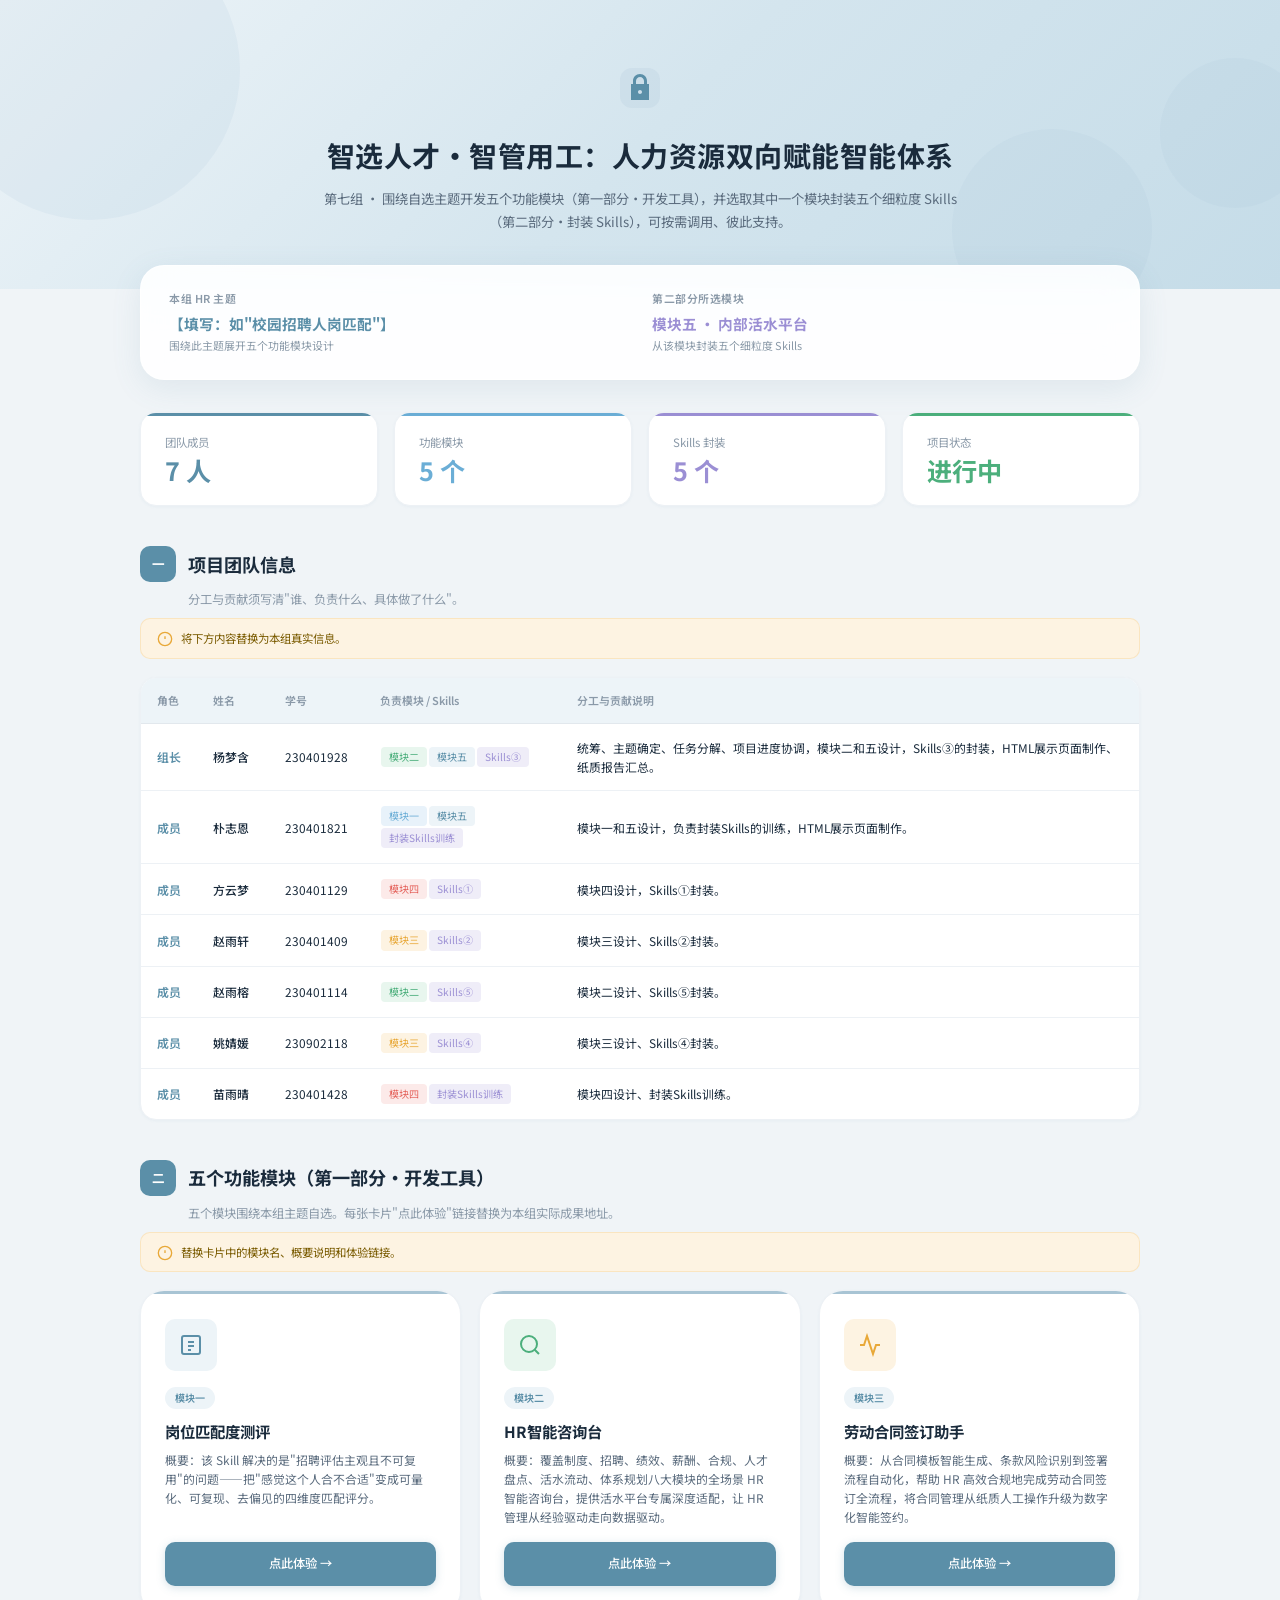
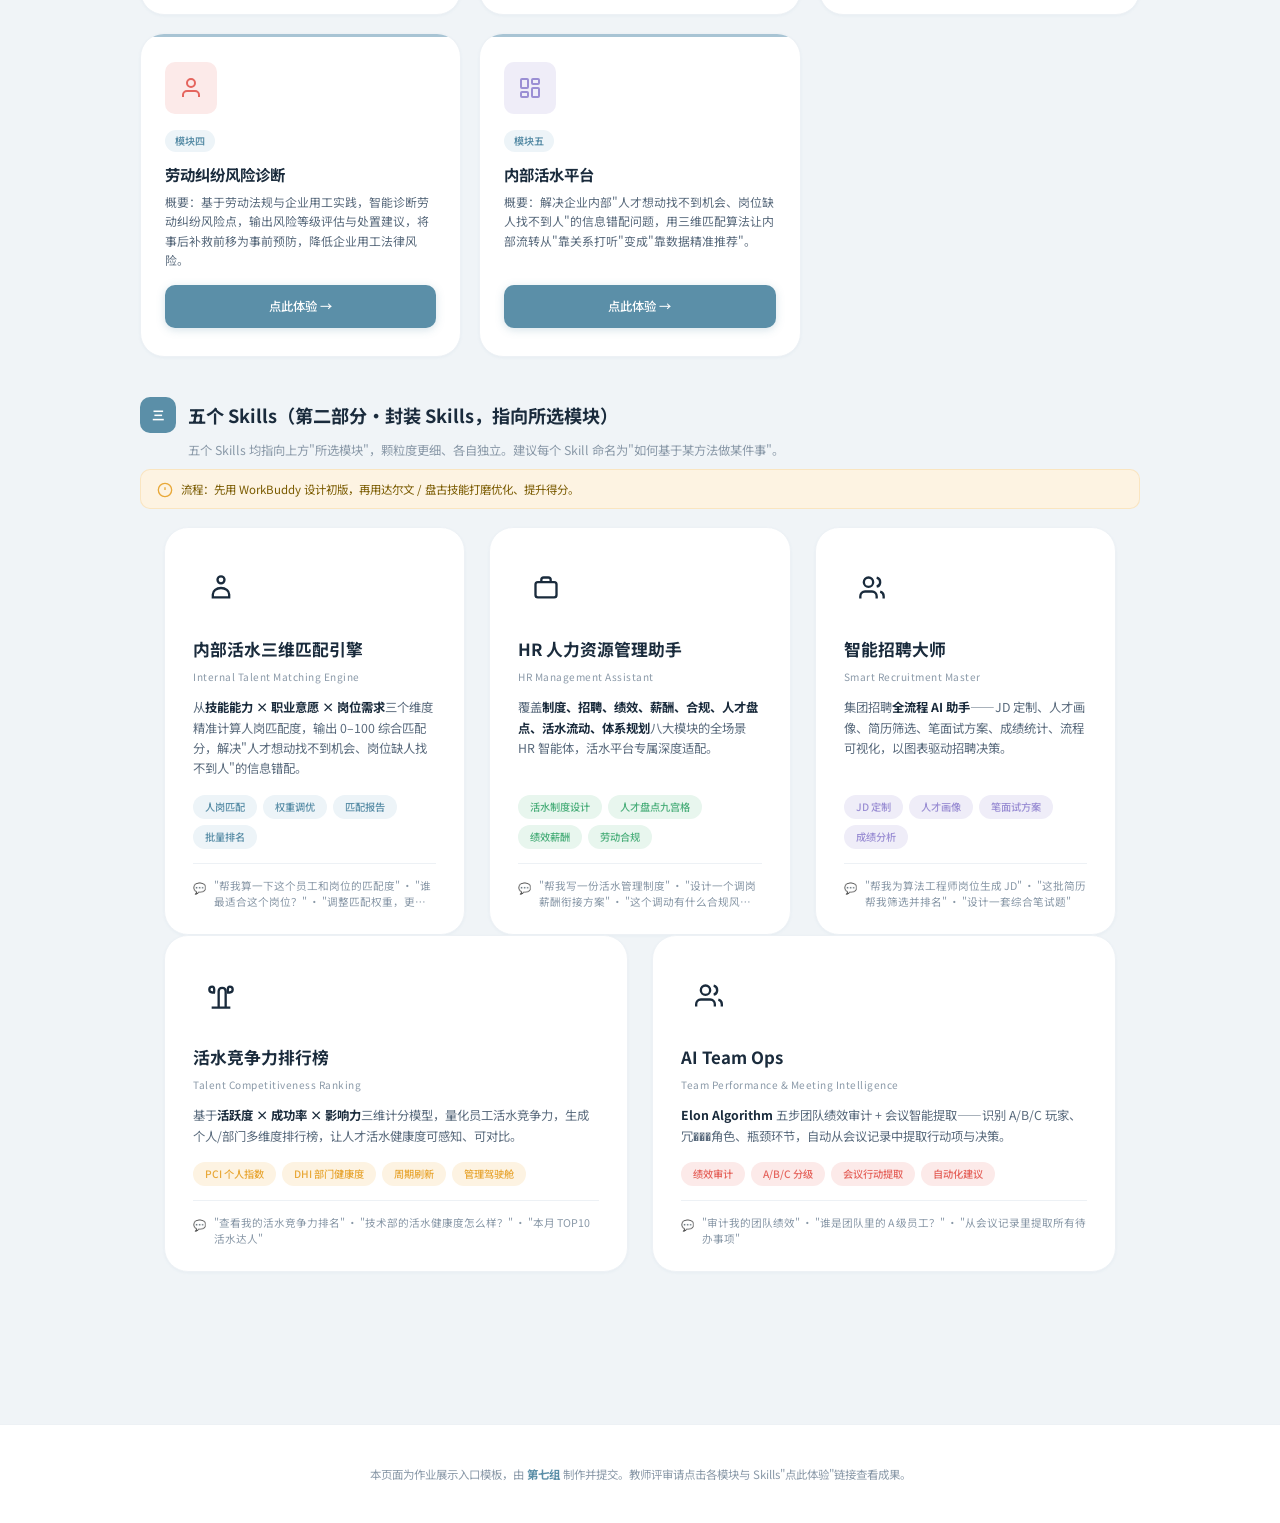
==== commit 3f4b82b8: "更新主题：智选人才·智管用工，组号第七组" ====
--- a/index.html
+++ b/index.html
@@ -3,7 +3,7 @@
 <head>
   <meta charset="UTF-8">
   <meta name="viewport" content="width=device-width, initial-scale=1.0">
-  <title>【第X组】人力资源管理数字化设计项目展示</title>
+  <title>智选人才·智管用工：人力资源双向赋能智能体系 | 第七组</title>
   <link rel="preconnect" href="https://fonts.googleapis.com">
   <link href="https://fonts.googleapis.com/css2?family=Noto+Sans+SC:wght@300;400;500;600;700&display=swap" rel="stylesheet">
   <style>
@@ -567,8 +567,8 @@
           <path d="M24 10c-4 0-7 3-7 7v3h-2v16h18V20h-2v-3c0-4-3-7-7-7zm0 3c2.2 0 4 1.8 4 4v3h-8v-3c0-2.2 1.8-4 4-4zm0 13c1.1 0 2 .9 2 2s-.9 2-2 2-2-.9-2-2 .9-2 2-2z" fill="#5B8FA8"/>
         </svg>
       </div>
-      <h1>【第X组】人力资源管理数字化设计项目展示</h1>
-      <p class="hero-subtitle">本组围绕自选主题开发五个功能模块（第一部分·开发工具），并选取其中一个模块封装五个细粒度 Skills（第二部分·封装 Skills），可按需调用、彼此支持。</p>
+      <h1>智选人才·智管用工：人力资源双向赋能智能体系</h1>
+      <p class="hero-subtitle">第七组 · 围绕自选主题开发五个功能模块（第一部分·开发工具），并选取其中一个模块封装五个细粒度 Skills（第二部分·封装 Skills），可按需调用、彼此支持。</p>
     </div>
   </section>
 
@@ -844,6 +844,12 @@
               <div class="skill-detail-col"><div class="skill-detail-label">排行维度</div><div class="skill-detail-value">全公司 / 部门内 / 岗位序列 · 月/季/年刷新</div></div>
               <div class="skill-detail-col"><div class="skill-detail-label">可视化</div><div class="skill-detail-value">三维雷达图 · 热力图 · 趋势折线图 · TOP 卡片</div></div>
             </div>
+            <div class="skill-download">
+              <a href="competitiveness-ranking.zip" class="skill-download-btn" download>
+                <svg viewBox="0 0 24 24" fill="none" stroke="currentColor" stroke-width="2"><path d="M21 15v4a2 2 0 0 1-2 2H5a2 2 0 0 1-2-2v-4"/><polyline points="7 10 12 15 17 10"/><line x1="12" y1="15" x2="12" y2="3"/></svg>
+                下载技能包
+              </a>
+            </div>
           </div>
         </div>
 
@@ -890,7 +896,7 @@
 
   <!-- ===================== Footer ===================== -->
   <footer class="site-footer">
-    本页面为作业展示入口模板，由 <strong>【第X组】</strong> 制作并提交。教师评审请点击各模块与 Skills"点此体验"链接查看成果。
+    本页面为作业展示入口模板，由 <strong>第七组</strong> 制作并提交。教师评审请点击各模块与 Skills"点此体验"链接查看成果。
   </footer>
 
   <!-- ===================== Skill 详情弹窗（全宽大弹窗，参照 skills-showcase） ===================== -->
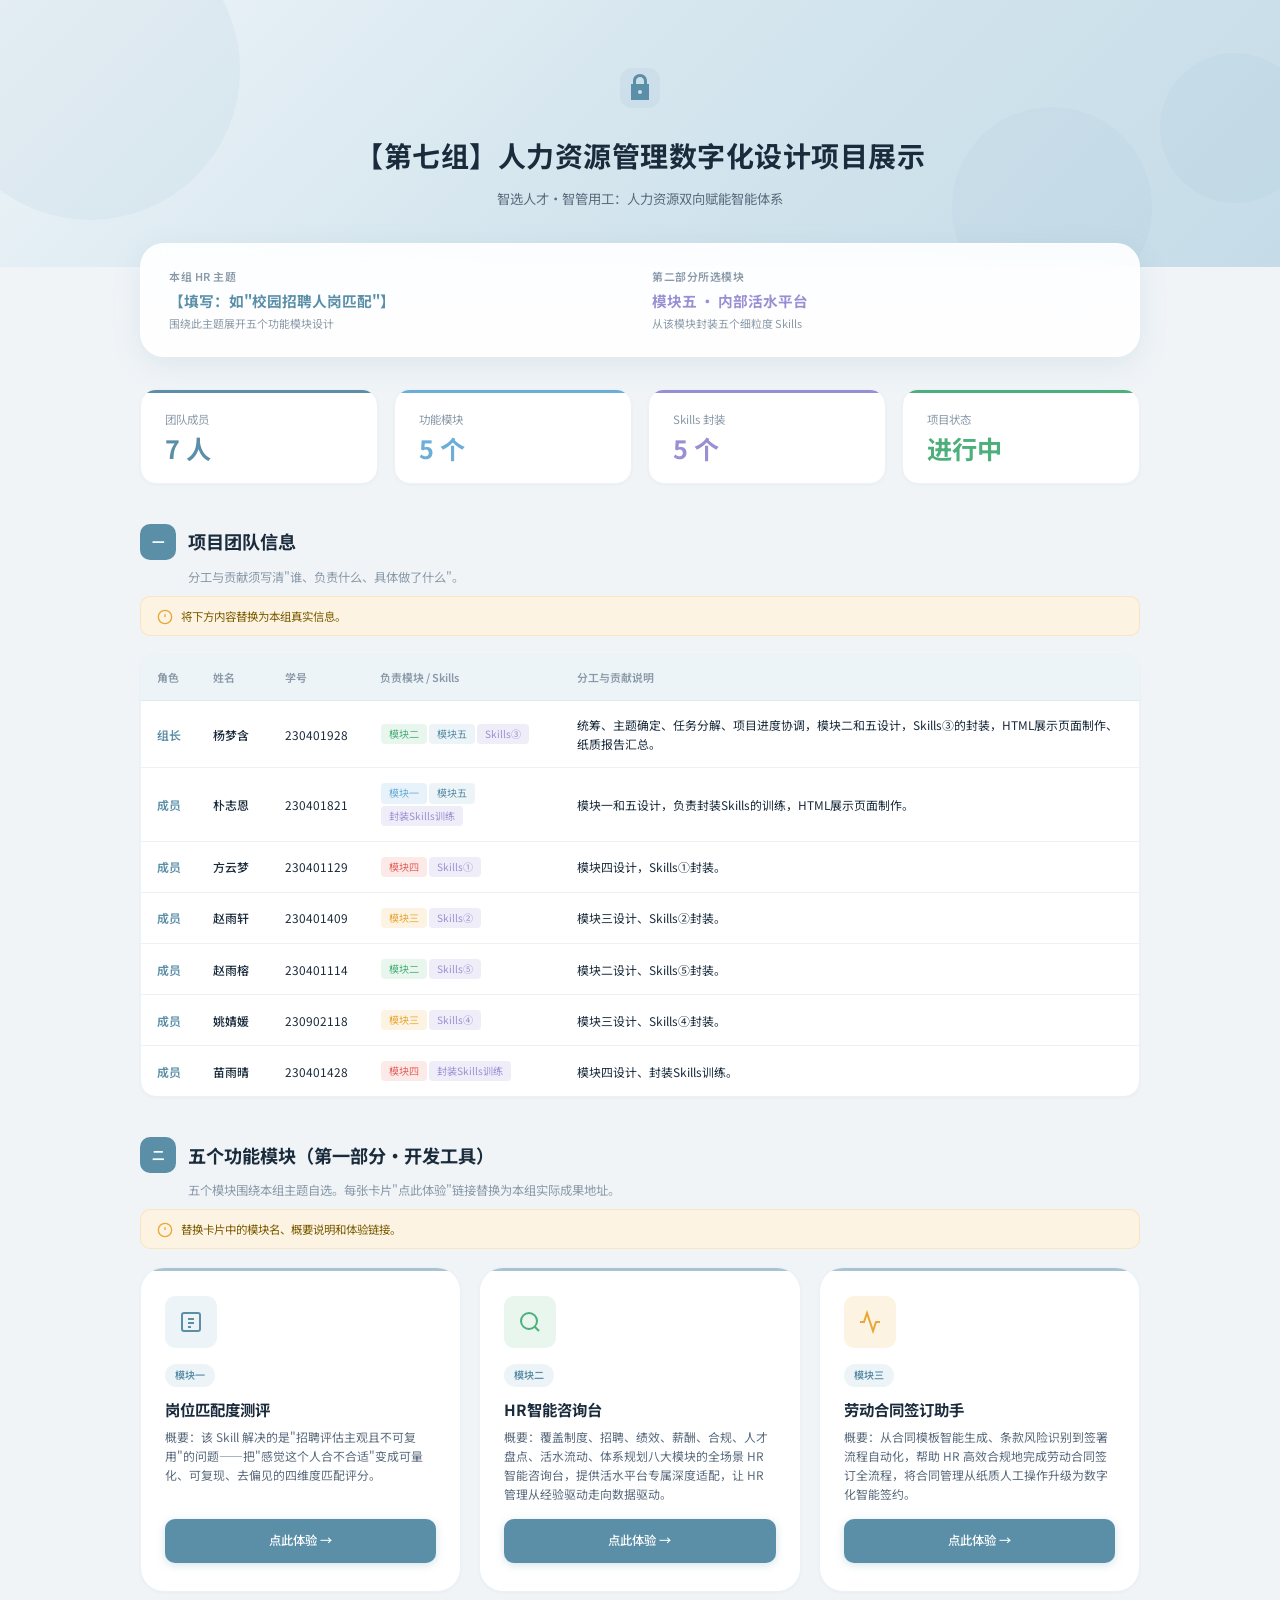
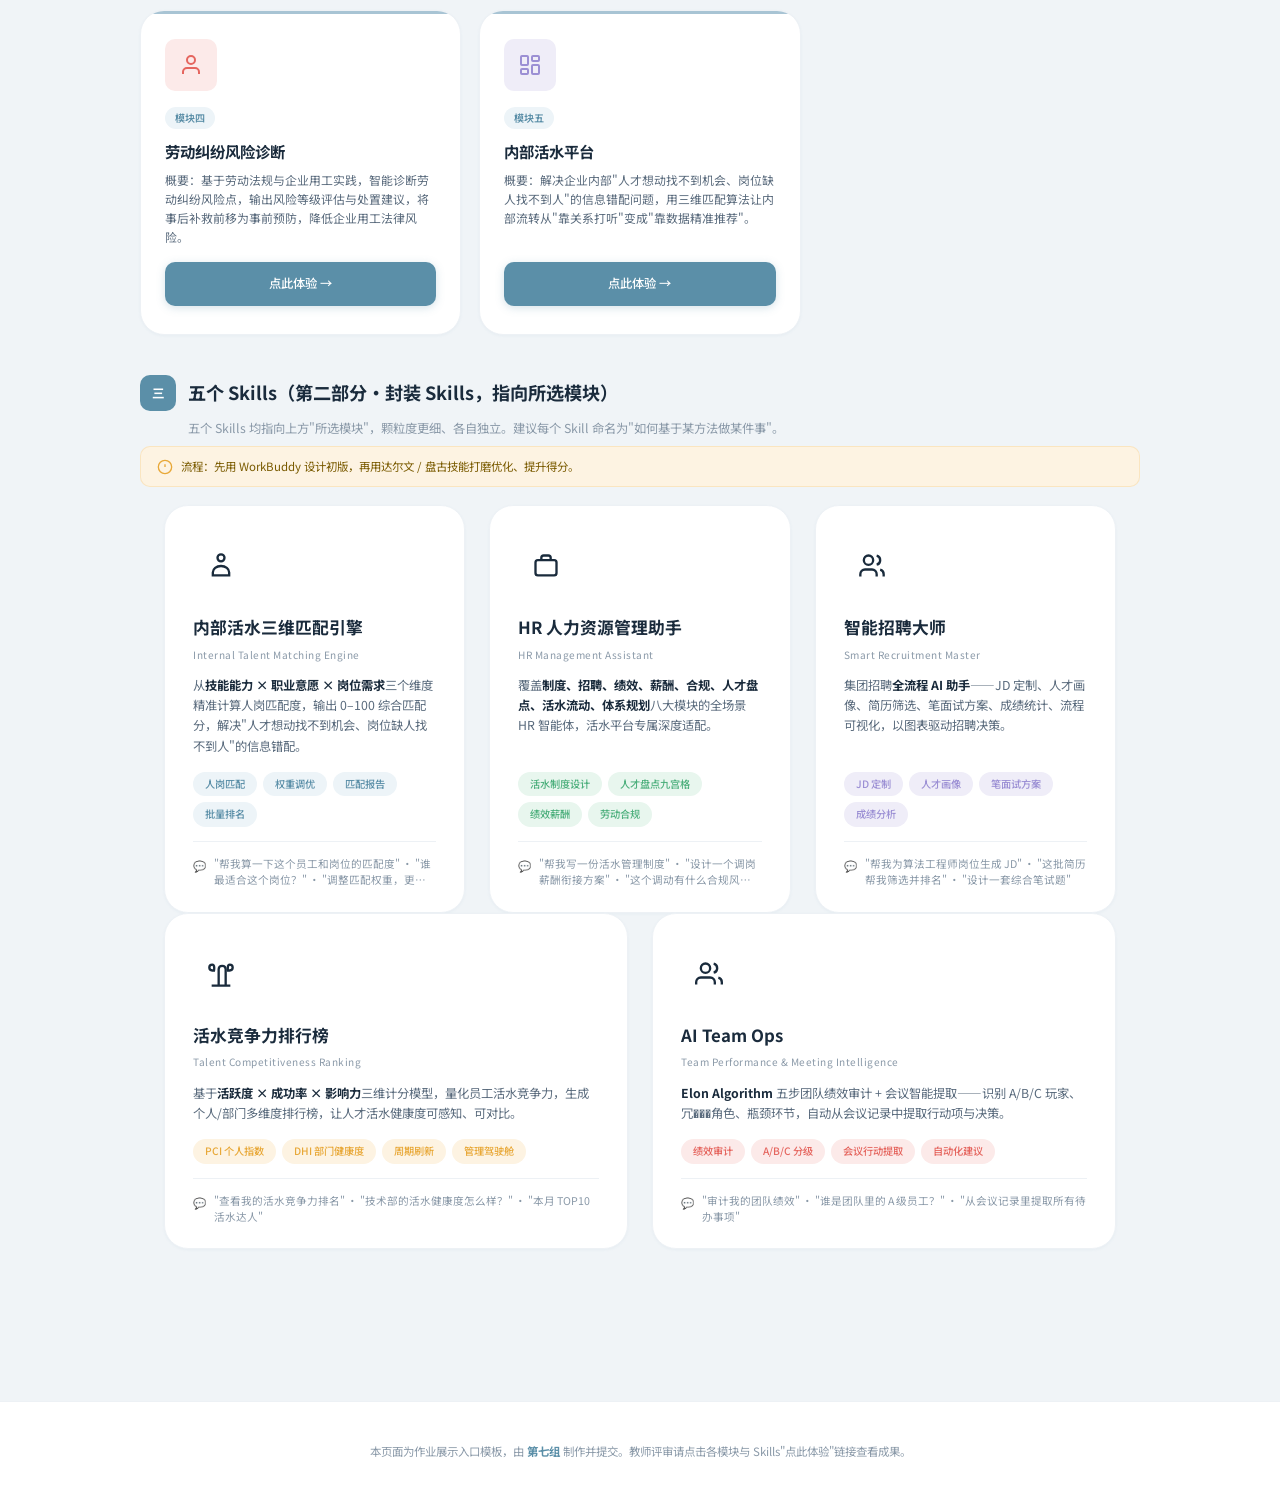
==== commit ce6b3c4b: "大标题改为【第七组】，副标题为智选人才主题" ====
--- a/index.html
+++ b/index.html
@@ -567,8 +567,8 @@
           <path d="M24 10c-4 0-7 3-7 7v3h-2v16h18V20h-2v-3c0-4-3-7-7-7zm0 3c2.2 0 4 1.8 4 4v3h-8v-3c0-2.2 1.8-4 4-4zm0 13c1.1 0 2 .9 2 2s-.9 2-2 2-2-.9-2-2 .9-2 2-2z" fill="#5B8FA8"/>
         </svg>
       </div>
-      <h1>智选人才·智管用工：人力资源双向赋能智能体系</h1>
-      <p class="hero-subtitle">第七组 · 围绕自选主题开发五个功能模块（第一部分·开发工具），并选取其中一个模块封装五个细粒度 Skills（第二部分·封装 Skills），可按需调用、彼此支持。</p>
+      <h1>【第七组】人力资源管理数字化设计项目展示</h1>
+      <p class="hero-subtitle">智选人才·智管用工：人力资源双向赋能智能体系</p>
     </div>
   </section>
 
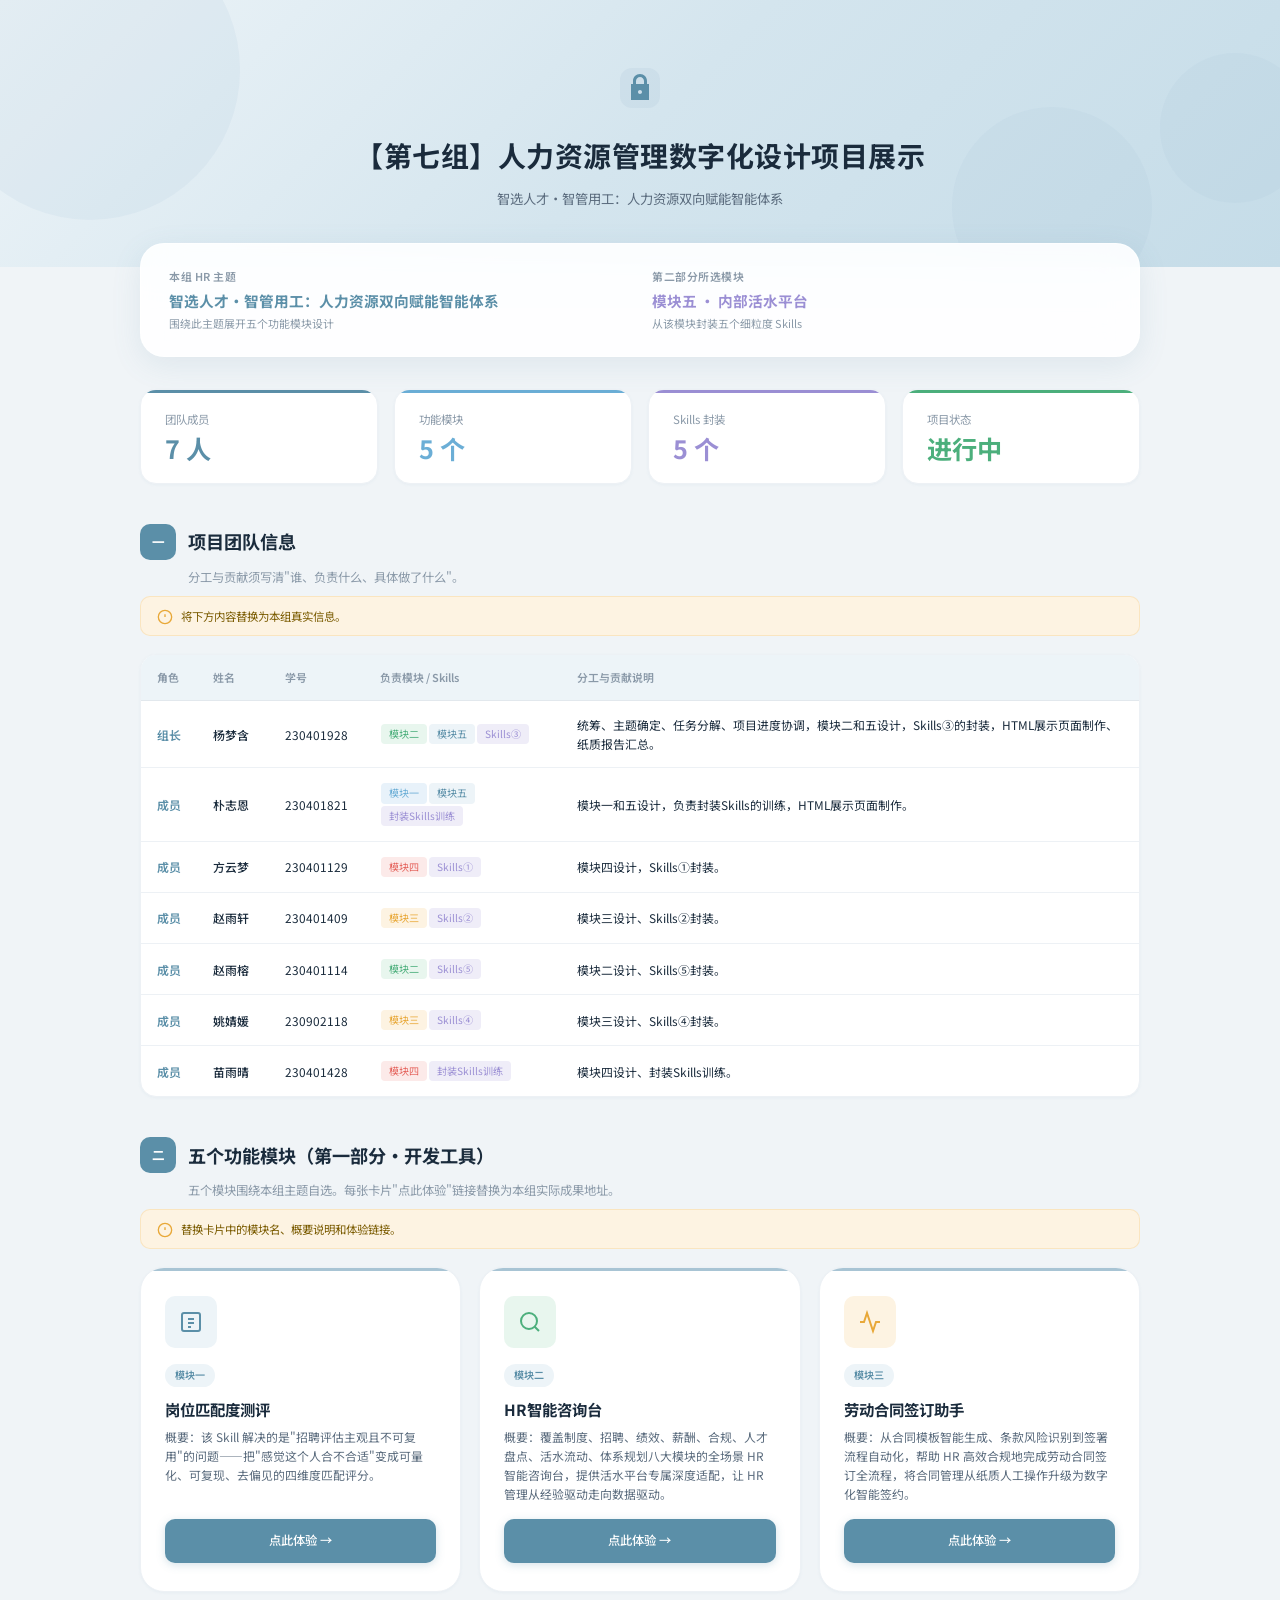
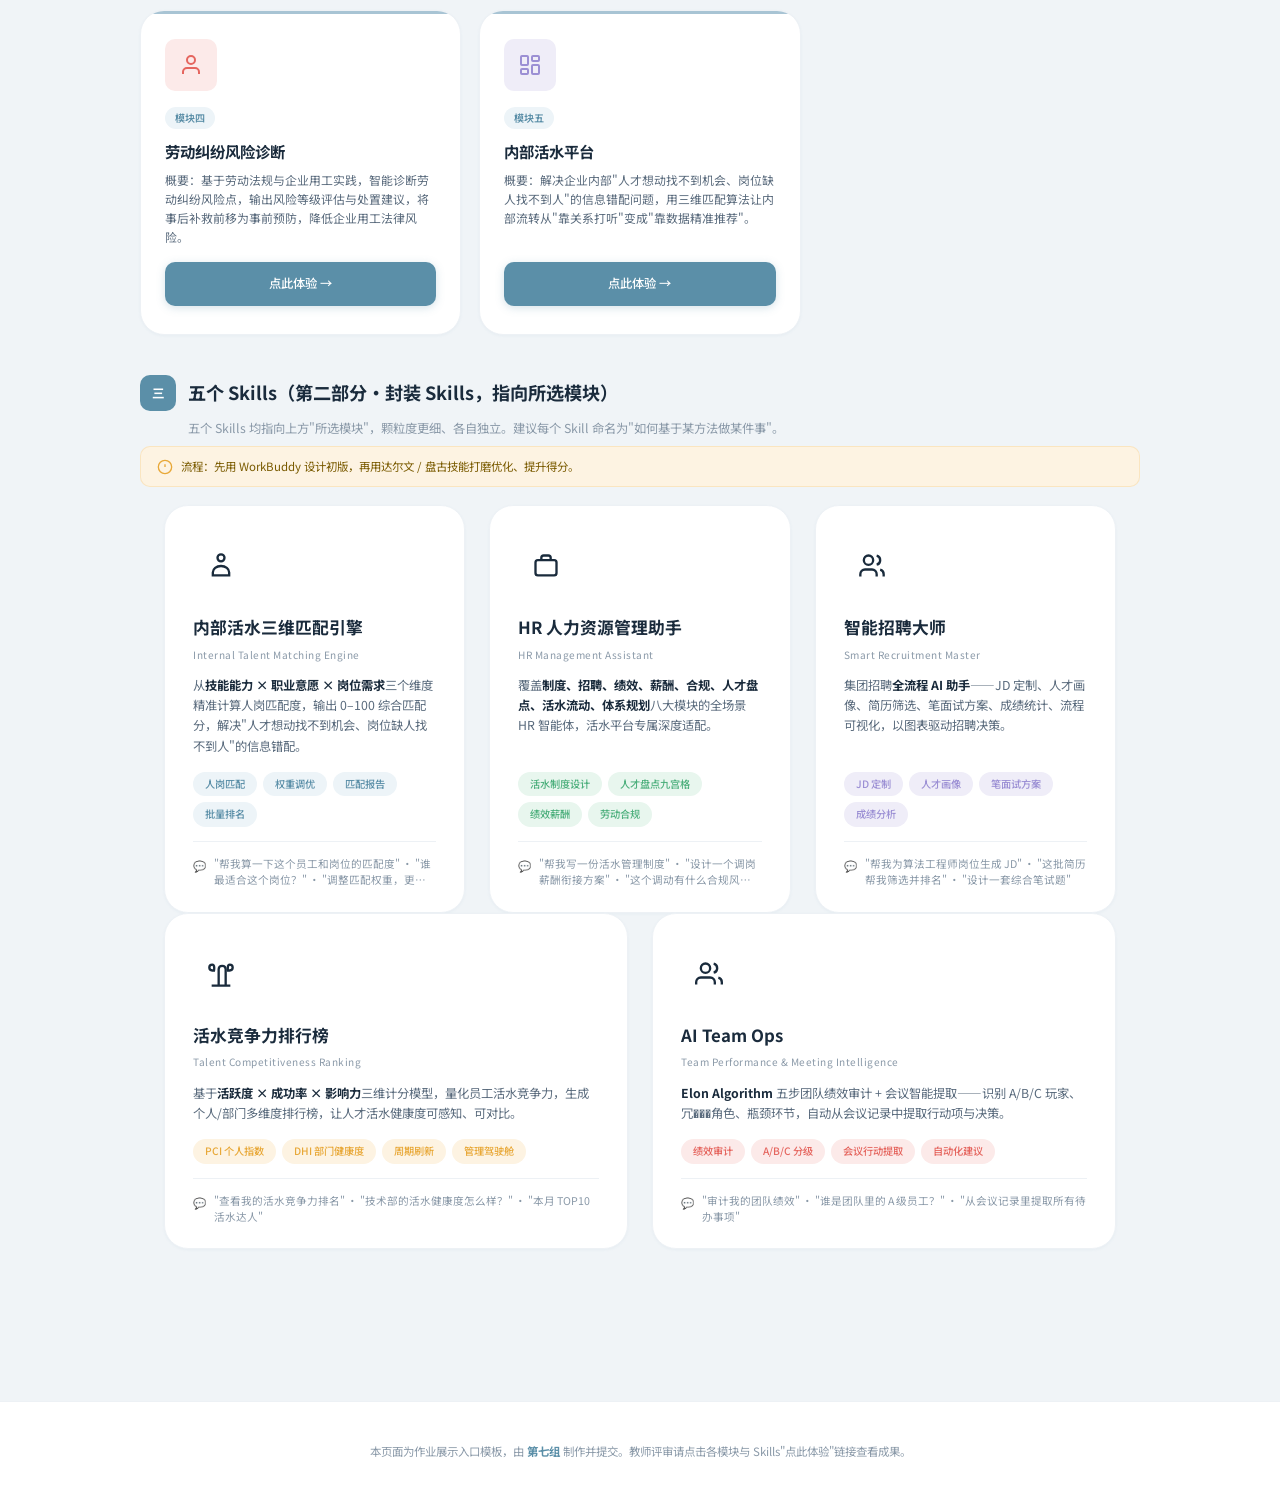
==== commit adb34c75: "更新本组HR主题" ====
--- a/index.html
+++ b/index.html
@@ -577,7 +577,7 @@
     <div class="banner">
       <div class="banner-item">
         <div class="banner-label">本组 HR 主题</div>
-        <div class="banner-value theme">【填写：如"校园招聘人岗匹配"】</div>
+        <div class="banner-value theme">智选人才·智管用工：人力资源双向赋能智能体系</div>
         <div class="banner-note">围绕此主题展开五个功能模块设计</div>
       </div>
       <div class="banner-item">
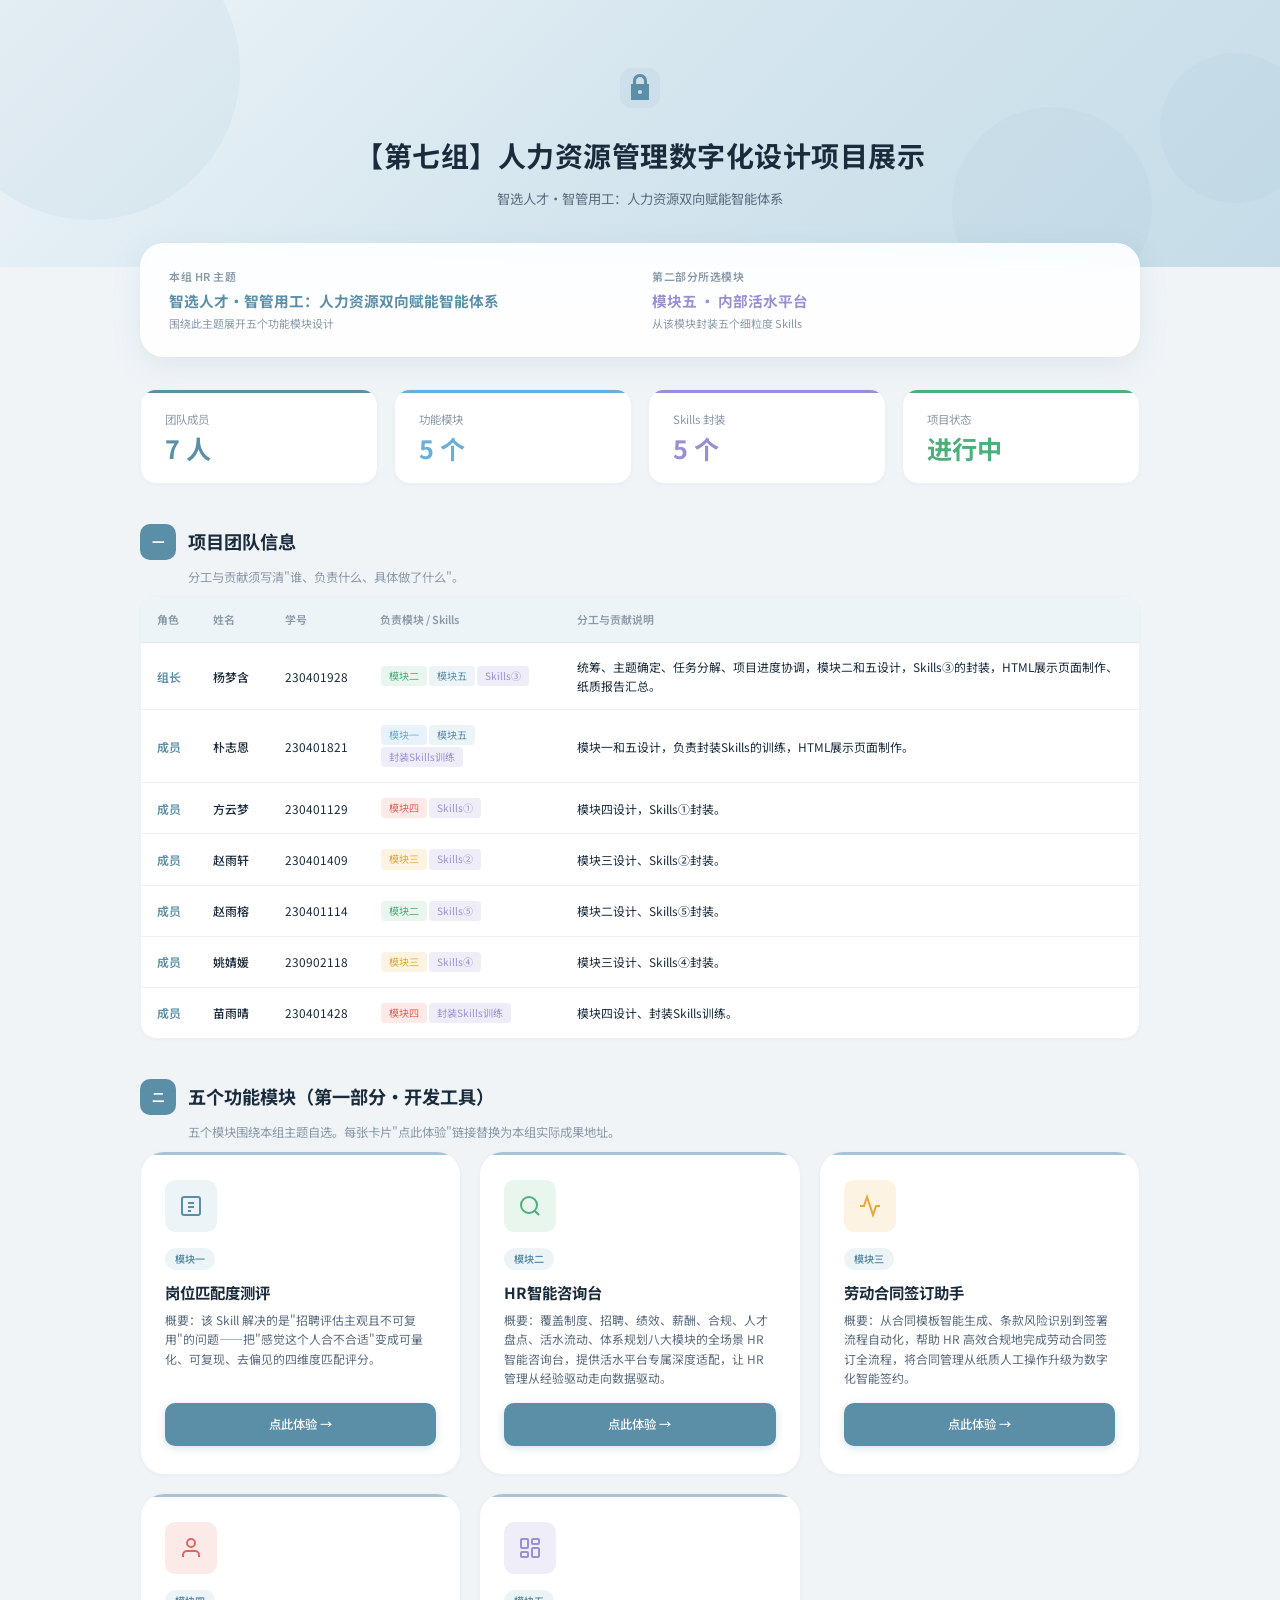
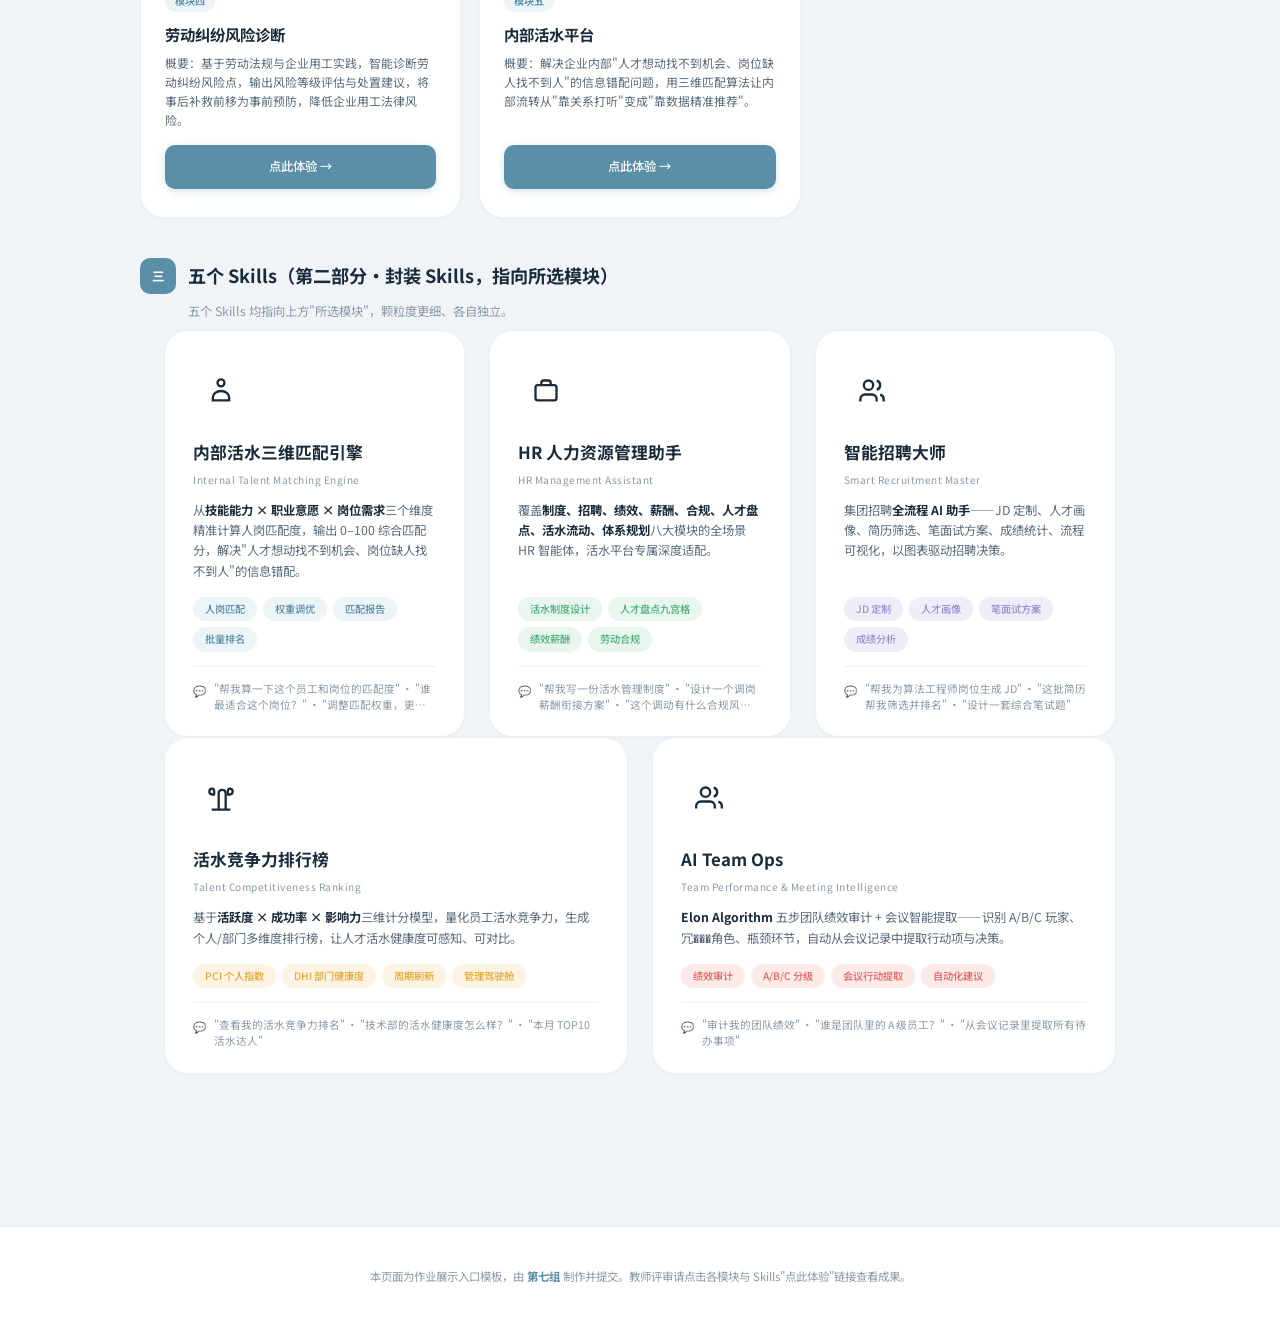
==== commit 8e381a91: "删除三个区域的hint黄色提示条" ====
--- a/index.html
+++ b/index.html
@@ -616,10 +616,6 @@
       <span class="num">一</span> 项目团队信息
     </div>
     <p class="section-desc">分工与贡献须写清"谁、负责什么、具体做了什么"。</p>
-    <div class="hint">
-      <svg width="16" height="16" viewBox="0 0 24 24" fill="none" stroke="currentColor" stroke-width="2"><circle cx="12" cy="12" r="10"/><line x1="12" y1="8" x2="12" y2="12"/><line x1="12" y1="16" x2="12.01" y2="16"/></svg>
-      将下方内容替换为本组真实信息。
-    </div>
     <div class="table-wrap">
       <table class="data-table">
         <thead>
@@ -642,10 +638,6 @@
       <span class="num">二</span> 五个功能模块（第一部分·开发工具）
     </div>
     <p class="section-desc">五个模块围绕本组主题自选。每张卡片"点此体验"链接替换为本组实际成果地址。</p>
-    <div class="hint">
-      <svg width="16" height="16" viewBox="0 0 24 24" fill="none" stroke="currentColor" stroke-width="2"><circle cx="12" cy="12" r="10"/><line x1="12" y1="8" x2="12" y2="12"/><line x1="12" y1="16" x2="12.01" y2="16"/></svg>
-      替换卡片中的模块名、概要说明和体验链接。
-    </div>
     <div class="grid">
       <div class="module-card">
         <div class="module-card-icon" style="background:#EDF4F8;color:#5B8FA8;">
@@ -698,11 +690,7 @@
     <div class="section-title">
       <span class="num">三</span> 五个 Skills（第二部分·封装 Skills，指向所选模块）
     </div>
-    <p class="section-desc">五个 Skills 均指向上方"所选模块"，颗粒度更细、各自独立。建议每个 Skill 命名为"如何基于某方法做某件事"。</p>
-    <div class="hint">
-      <svg width="16" height="16" viewBox="0 0 24 24" fill="none" stroke="currentColor" stroke-width="2"><circle cx="12" cy="12" r="10"/><line x1="12" y1="8" x2="12" y2="12"/><line x1="12" y1="16" x2="12.01" y2="16"/></svg>
-      流程：先用 WorkBuddy 设计初版，再用达尔文 / 盘古技能打磨优化、提升得分。
-    </div>
+    <p class="section-desc">五个 Skills 均指向上方"所选模块"，颗粒度更细、各自独立。</p>
 
     <!-- ═══ Skills 展示区 ═══ -->
     <section class="skills-showcase">
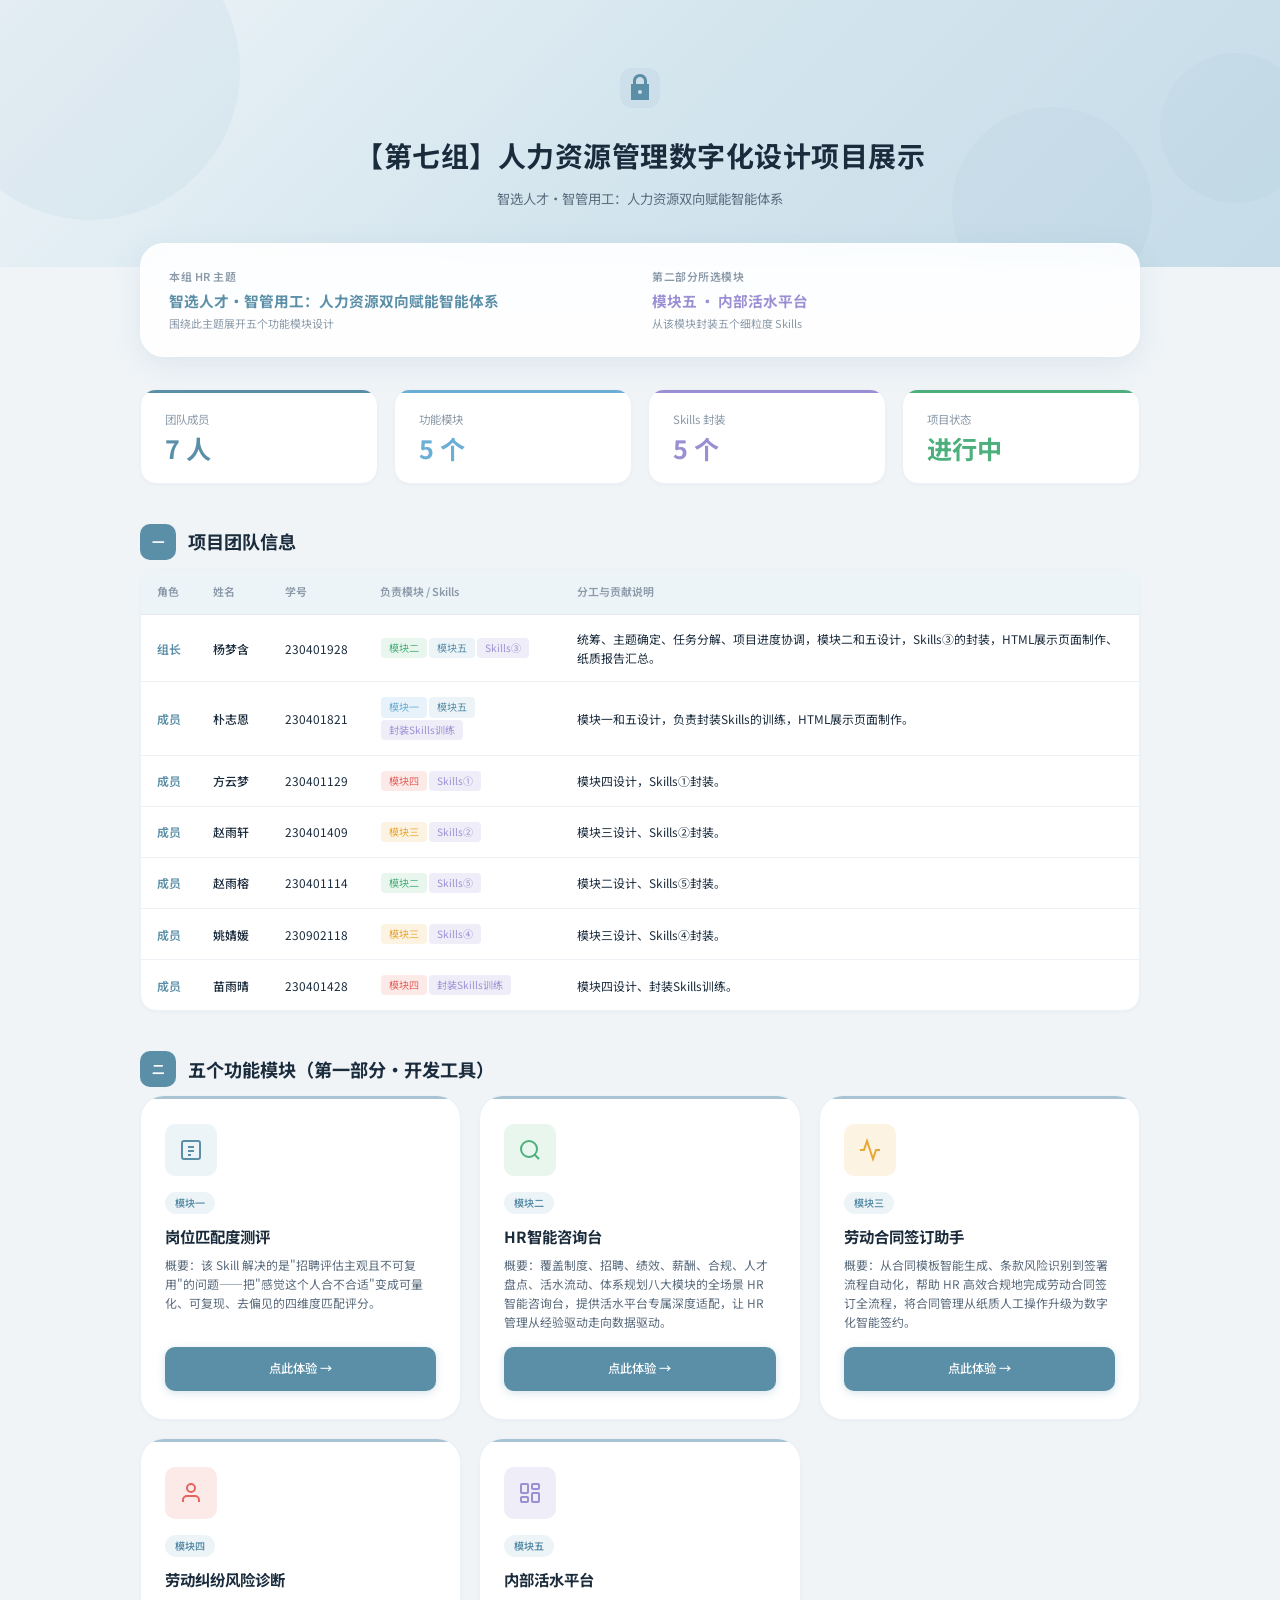
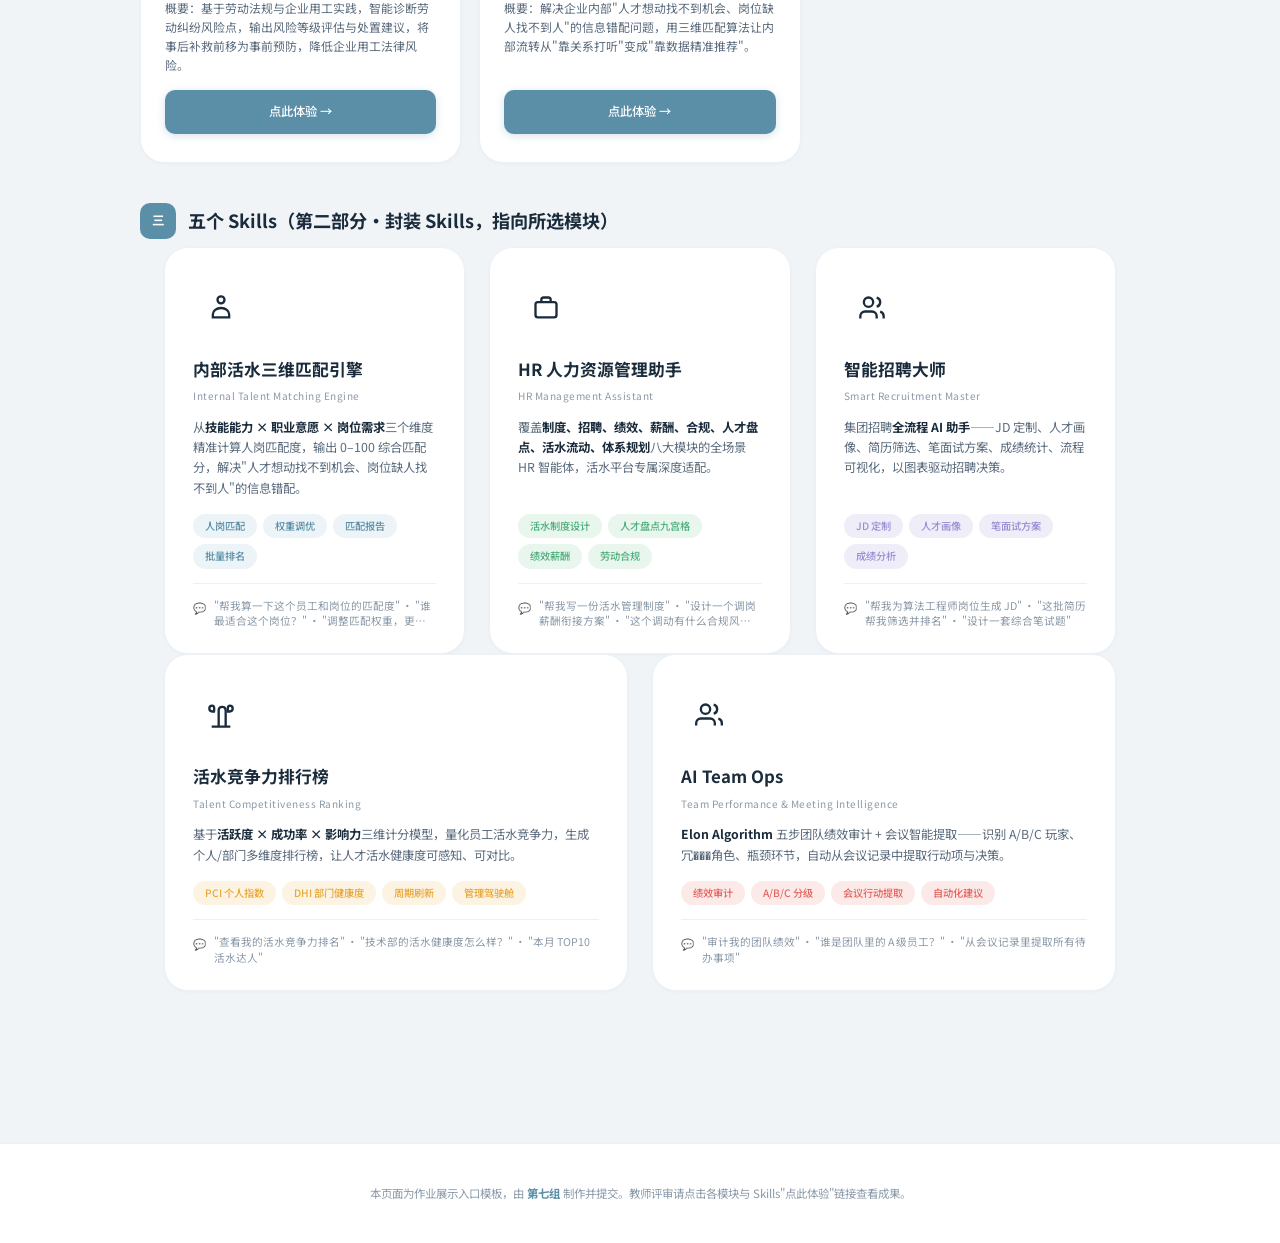
==== commit ec3f8d39: "删除三个区域的section-desc灰色小字" ====
--- a/index.html
+++ b/index.html
@@ -615,7 +615,6 @@
     <div class="section-title">
       <span class="num">一</span> 项目团队信息
     </div>
-    <p class="section-desc">分工与贡献须写清"谁、负责什么、具体做了什么"。</p>
     <div class="table-wrap">
       <table class="data-table">
         <thead>
@@ -637,7 +636,6 @@
     <div class="section-title">
       <span class="num">二</span> 五个功能模块（第一部分·开发工具）
     </div>
-    <p class="section-desc">五个模块围绕本组主题自选。每张卡片"点此体验"链接替换为本组实际成果地址。</p>
     <div class="grid">
       <div class="module-card">
         <div class="module-card-icon" style="background:#EDF4F8;color:#5B8FA8;">
@@ -690,7 +688,6 @@
     <div class="section-title">
       <span class="num">三</span> 五个 Skills（第二部分·封装 Skills，指向所选模块）
     </div>
-    <p class="section-desc">五个 Skills 均指向上方"所选模块"，颗粒度更细、各自独立。</p>
 
     <!-- ═══ Skills 展示区 ═══ -->
     <section class="skills-showcase">
